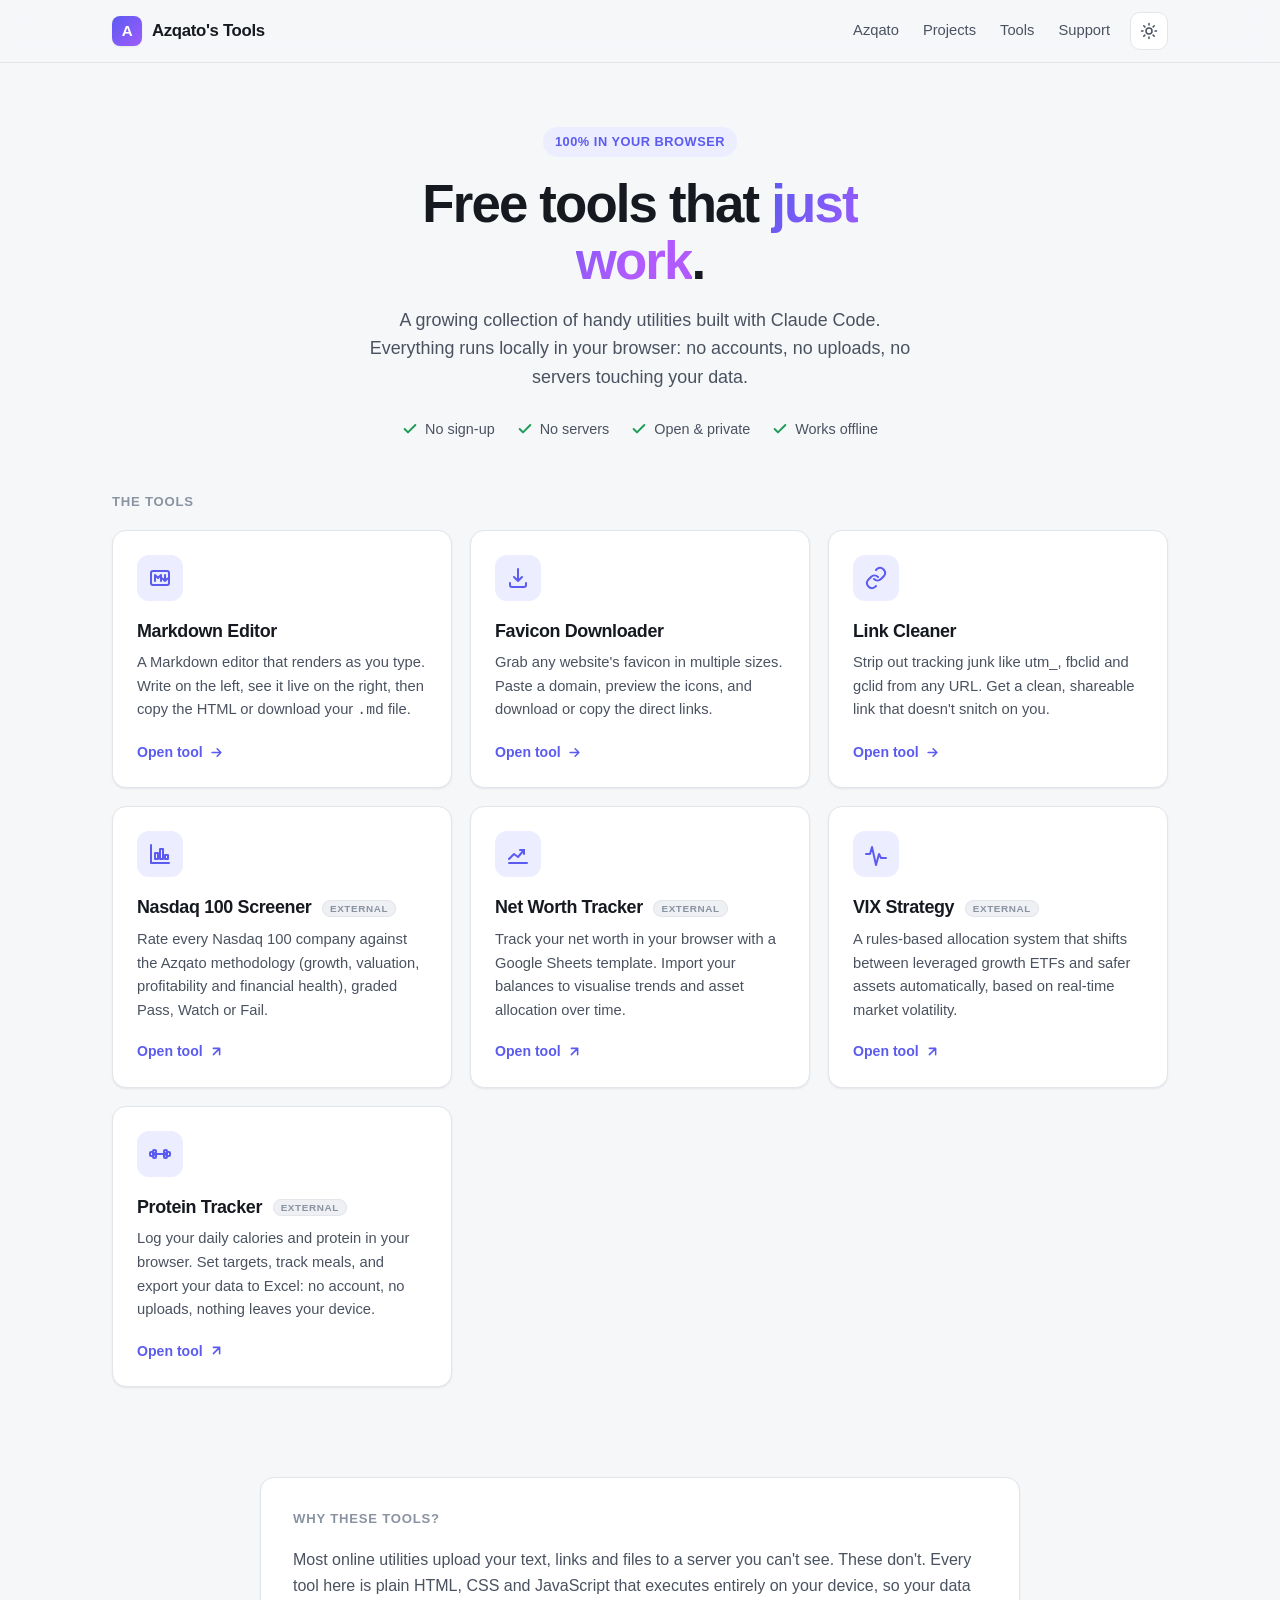
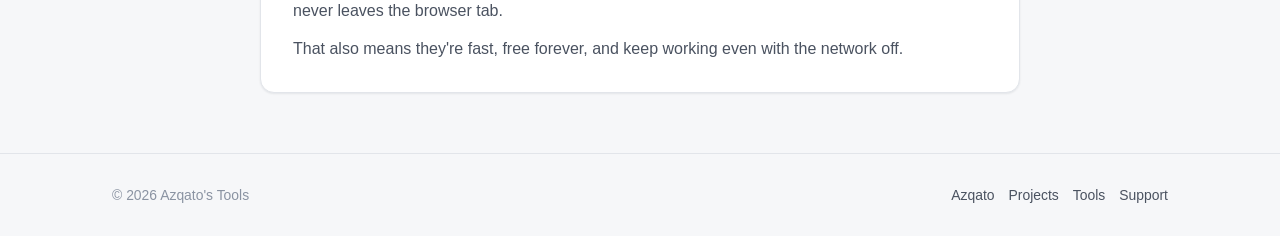
==== index.html @ 36ceaf50 "docs: full documentation audit, v0.1.8 Scanned the entire codebase, read every document in /docs in " ====
<!DOCTYPE html>
<html lang="en" data-theme="light">
<head>
  <meta charset="UTF-8" />
  <meta name="viewport" content="width=device-width, initial-scale=1.0" />
  <title>Azqato's Tools - free, fast, browser-based utilities</title>
  <meta name="description" content="A growing collection of free, privacy-first web tools that run entirely in your browser. No sign-up, no servers, no tracking." />
  <link rel="icon" href="data:image/svg+xml,<svg xmlns='http://www.w3.org/2000/svg' viewBox='0 0 100 100'><rect width='100' height='100' rx='22' fill='%235b5bf0'/><text x='50' y='71' font-size='62' font-family='Arial' font-weight='bold' fill='white' text-anchor='middle'>A</text></svg>" />
  <link rel="stylesheet" href="css/style.css" />
</head>
<body>
  <header class="topbar">
    <div class="wrap">
      <a class="brand" href="index.html">
        <span class="logo">A</span>
        Azqato's&nbsp;Tools
      </a>
      <div class="spacer"></div>
      <a class="nav-link hide-sm" href="https://azqato.com/">Azqato</a>
      <a class="nav-link hide-sm" href="https://azqato.com/projects">Projects</a>
      <a class="nav-link hide-sm" href="https://azqato.github.io/tools/">Tools</a>
      <a class="nav-link hide-sm" href="https://azqato.github.io/support.html">Support</a>
      <button class="icon-btn" data-theme-toggle aria-label="Toggle theme">
        <svg class="sun" viewBox="0 0 24 24" fill="none" stroke="currentColor" stroke-width="2" stroke-linecap="round"><circle cx="12" cy="12" r="4"/><path d="M12 2v2M12 20v2M2 12h2M20 12h2M5 5l1.5 1.5M17.5 17.5L19 19M19 5l-1.5 1.5M6.5 17.5L5 19"/></svg>
        <svg class="moon" viewBox="0 0 24 24" fill="none" stroke="currentColor" stroke-width="2" stroke-linecap="round" stroke-linejoin="round"><path d="M21 12.8A9 9 0 1 1 11.2 3a7 7 0 0 0 9.8 9.8z"/></svg>
      </button>
    </div>
  </header>

  <main>
    <section class="hero wrap">
      <span class="eyebrow">100% in your browser</span>
      <h1>Free tools that <span class="grad">just work</span>.</h1>
      <p>A growing collection of handy utilities built with Claude Code. Everything runs
        locally in your browser: no accounts, no uploads, no servers touching your data.</p>
      <div class="hero-badges">
        <span><svg viewBox="0 0 24 24" fill="none" stroke="currentColor" stroke-width="3" stroke-linecap="round" stroke-linejoin="round"><path d="M20 6 9 17l-5-5"/></svg> No sign-up</span>
        <span><svg viewBox="0 0 24 24" fill="none" stroke="currentColor" stroke-width="3" stroke-linecap="round" stroke-linejoin="round"><path d="M20 6 9 17l-5-5"/></svg> No servers</span>
        <span><svg viewBox="0 0 24 24" fill="none" stroke="currentColor" stroke-width="3" stroke-linecap="round" stroke-linejoin="round"><path d="M20 6 9 17l-5-5"/></svg> Open & private</span>
        <span><svg viewBox="0 0 24 24" fill="none" stroke="currentColor" stroke-width="3" stroke-linecap="round" stroke-linejoin="round"><path d="M20 6 9 17l-5-5"/></svg> Works offline</span>
      </div>
    </section>

    <section class="wrap" id="tools">
      <p class="section-label">The tools</p>
      <div class="tools-grid">

        <a class="tool-card" href="markdown-preview.html">
          <span class="ticon">
            <svg viewBox="0 0 24 24" fill="none" stroke="currentColor" stroke-width="2" stroke-linecap="round" stroke-linejoin="round"><rect x="3" y="5" width="18" height="14" rx="2"/><path d="M7 15V9l3 3 3-3v6M17 9v6M14.5 12.5 17 15l2.5-2.5"/></svg>
          </span>
          <h3>Markdown Editor</h3>
          <p>A Markdown editor that renders as you type. Write on the left, see it live on the right, then copy the HTML or download your <code>.md</code> file.</p>
          <span class="go">Open tool <svg viewBox="0 0 24 24" fill="none" stroke="currentColor" stroke-width="2.5" stroke-linecap="round" stroke-linejoin="round"><path d="M5 12h14M13 6l6 6-6 6"/></svg></span>
        </a>

        <a class="tool-card" href="favicon-downloader.html">
          <span class="ticon">
            <svg viewBox="0 0 24 24" fill="none" stroke="currentColor" stroke-width="2" stroke-linecap="round" stroke-linejoin="round"><path d="M12 3v12M8 11l4 4 4-4"/><path d="M4 17v2a2 2 0 0 0 2 2h12a2 2 0 0 0 2-2v-2"/></svg>
          </span>
          <h3>Favicon Downloader</h3>
          <p>Grab any website's favicon in multiple sizes. Paste a domain, preview the icons, and download or copy the direct links.</p>
          <span class="go">Open tool <svg viewBox="0 0 24 24" fill="none" stroke="currentColor" stroke-width="2.5" stroke-linecap="round" stroke-linejoin="round"><path d="M5 12h14M13 6l6 6-6 6"/></svg></span>
        </a>

        <a class="tool-card" href="link-cleaner.html">
          <span class="ticon">
            <svg viewBox="0 0 24 24" fill="none" stroke="currentColor" stroke-width="2" stroke-linecap="round" stroke-linejoin="round"><path d="M10 13a5 5 0 0 0 7 0l3-3a5 5 0 0 0-7-7l-1 1"/><path d="M14 11a5 5 0 0 0-7 0l-3 3a5 5 0 0 0 7 7l1-1"/></svg>
          </span>
          <h3>Link Cleaner</h3>
          <p>Strip out tracking junk like utm_, fbclid and gclid from any URL. Get a clean, shareable link that doesn't snitch on you.</p>
          <span class="go">Open tool <svg viewBox="0 0 24 24" fill="none" stroke="currentColor" stroke-width="2.5" stroke-linecap="round" stroke-linejoin="round"><path d="M5 12h14M13 6l6 6-6 6"/></svg></span>
        </a>

        <a class="tool-card" href="https://azqato.github.io/stocks/screener.html" target="_blank" rel="noopener">
          <span class="ticon">
            <svg viewBox="0 0 24 24" fill="none" stroke="currentColor" stroke-width="2" stroke-linecap="round" stroke-linejoin="round"><path d="M3 3v18h18"/><rect x="7" y="11" width="3" height="6"/><rect x="12" y="7" width="3" height="10"/><rect x="17" y="13" width="3" height="4"/></svg>
          </span>
          <h3>Nasdaq 100 Screener <span class="ext-tag">external</span></h3>
          <p>Rate every Nasdaq 100 company against the Azqato methodology (growth, valuation, profitability and financial health), graded Pass, Watch or Fail.</p>
          <span class="go">Open tool <svg viewBox="0 0 24 24" fill="none" stroke="currentColor" stroke-width="2.5" stroke-linecap="round" stroke-linejoin="round"><path d="M7 17 17 7M7 7h10v10"/></svg></span>
        </a>

        <a class="tool-card" href="https://azqato.github.io/net-worth-tracker/" target="_blank" rel="noopener">
          <span class="ticon">
            <svg viewBox="0 0 24 24" fill="none" stroke="currentColor" stroke-width="2" stroke-linecap="round" stroke-linejoin="round"><path d="M3 17l5-5 4 3 6-7"/><path d="M14 8h4v4"/><path d="M3 21h18"/></svg>
          </span>
          <h3>Net Worth Tracker <span class="ext-tag">external</span></h3>
          <p>Track your net worth in your browser with a Google Sheets template. Import your balances to visualise trends and asset allocation over time.</p>
          <span class="go">Open tool <svg viewBox="0 0 24 24" fill="none" stroke="currentColor" stroke-width="2.5" stroke-linecap="round" stroke-linejoin="round"><path d="M7 17 17 7M7 7h10v10"/></svg></span>
        </a>

        <a class="tool-card" href="https://azqato.github.io/VIX/" target="_blank" rel="noopener">
          <span class="ticon">
            <svg viewBox="0 0 24 24" fill="none" stroke="currentColor" stroke-width="2" stroke-linecap="round" stroke-linejoin="round"><path d="M2 12h4l2-7 4 18 3-11 2 4h5"/></svg>
          </span>
          <h3>VIX Strategy <span class="ext-tag">external</span></h3>
          <p>A rules-based allocation system that shifts between leveraged growth ETFs and safer assets automatically, based on real-time market volatility.</p>
          <span class="go">Open tool <svg viewBox="0 0 24 24" fill="none" stroke="currentColor" stroke-width="2.5" stroke-linecap="round" stroke-linejoin="round"><path d="M7 17 17 7M7 7h10v10"/></svg></span>
        </a>

        <a class="tool-card" href="https://azqato.github.io/protein/" target="_blank" rel="noopener">
          <span class="ticon">
            <svg viewBox="0 0 24 24" fill="none" stroke="currentColor" stroke-width="2" stroke-linecap="round" stroke-linejoin="round"><rect x="2" y="10" width="4" height="4" rx="1"/><rect x="18" y="10" width="4" height="4" rx="1"/><rect x="5" y="8" width="3" height="8" rx="1"/><rect x="16" y="8" width="3" height="8" rx="1"/><path d="M8 12h8"/></svg>
          </span>
          <h3>Protein Tracker <span class="ext-tag">external</span></h3>
          <p>Log your daily calories and protein in your browser. Set targets, track meals, and export your data to Excel: no account, no uploads, nothing leaves your device.</p>
          <span class="go">Open tool <svg viewBox="0 0 24 24" fill="none" stroke="currentColor" stroke-width="2.5" stroke-linecap="round" stroke-linejoin="round"><path d="M7 17 17 7M7 7h10v10"/></svg></span>
        </a>

      </div>
    </section>

    <section class="wrap" id="about" style="padding: 60px 0;">
      <div class="card" style="padding: 30px 32px; max-width: 760px; margin: 0 auto;">
        <p class="section-label" style="margin-top:0;">Why these tools?</p>
        <p style="margin:0 0 12px; color: var(--text-soft);">
          Most online utilities upload your text, links and files to a server you can't see.
          These don't. Every tool here is plain HTML, CSS and JavaScript that executes
          entirely on your device, so your data never leaves the browser tab.
        </p>
        <p style="margin:0; color: var(--text-soft);">
          That also means they're fast, free forever, and keep working even with the network off.
        </p>
      </div>
    </section>
  </main>

  <footer class="footer">
    <div class="wrap">
      <span>© <span id="year"></span> Azqato's Tools</span>
      <div class="spacer"></div>
      <a href="https://azqato.com/">Azqato</a>
      <a href="https://azqato.com/projects">Projects</a>
      <a href="https://azqato.github.io/tools/">Tools</a>
      <a href="https://azqato.github.io/support.html">Support</a>
    </div>
  </footer>

  <script>document.getElementById("year").textContent = new Date().getFullYear();</script>
  <script src="js/common.js"></script>
</body>
</html>
---- css/style.css ----
/* ==========================================================================
   Azqato's Tools - shared design system
   Native CSS, no frameworks. Works fully offline.
   ========================================================================== */

:root {
  /* Light theme (default) */
  --bg: #f6f7f9;
  --bg-elev: #ffffff;
  --bg-inset: #eef0f3;
  --border: #e2e5ea;
  --border-strong: #cfd4dc;
  --text: #161a20;
  --text-soft: #4a5260;
  --text-faint: #8a93a2;
  --accent: #5b5bf0;
  --accent-hover: #4a4ad6;
  --accent-soft: #ecedff;
  --success: #1f9d57;
  --danger: #d83a52;
  --shadow: 0 1px 2px rgba(16, 22, 32, .06), 0 8px 24px rgba(16, 22, 32, .06);
  --shadow-sm: 0 1px 2px rgba(16, 22, 32, .08);
  --radius: 14px;
  --radius-sm: 9px;
  --maxw: 1100px;
  --font: -apple-system, BlinkMacSystemFont, "Segoe UI", Roboto, Helvetica, Arial,
    sans-serif, "Apple Color Emoji", "Segoe UI Emoji";
  --mono: "SF Mono", "JetBrains Mono", "Cascadia Code", ui-monospace, Menlo,
    Consolas, monospace;
}

[data-theme="dark"] {
  --bg: #0e1014;
  --bg-elev: #171a21;
  --bg-inset: #1f242d;
  --border: #262b34;
  --border-strong: #353c47;
  --text: #eef1f5;
  --text-soft: #aab2bf;
  --text-faint: #6c7686;
  --accent: #7c7cff;
  --accent-hover: #9090ff;
  --accent-soft: #20223a;
  --success: #3ec77c;
  --danger: #ff6b80;
  --shadow: 0 1px 2px rgba(0, 0, 0, .4), 0 12px 32px rgba(0, 0, 0, .35);
  --shadow-sm: 0 1px 2px rgba(0, 0, 0, .4);
}

* { box-sizing: border-box; }

html { scroll-behavior: smooth; }

body {
  margin: 0;
  font-family: var(--font);
  background: var(--bg);
  color: var(--text);
  line-height: 1.6;
  -webkit-font-smoothing: antialiased;
  text-rendering: optimizeLegibility;
}

a { color: var(--accent); text-decoration: none; }
a:hover { text-decoration: underline; }

.wrap { max-width: var(--maxw); margin: 0 auto; padding: 0 22px; }

/* ---- Top bar -------------------------------------------------------------- */
.topbar {
  position: sticky;
  top: 0;
  z-index: 50;
  background: color-mix(in srgb, var(--bg) 82%, transparent);
  backdrop-filter: saturate(160%) blur(12px);
  -webkit-backdrop-filter: saturate(160%) blur(12px);
  border-bottom: 1px solid var(--border);
}
.topbar .wrap {
  display: flex;
  align-items: center;
  gap: 16px;
  height: 62px;
}
.brand {
  display: flex;
  align-items: center;
  gap: 10px;
  font-weight: 700;
  letter-spacing: -.02em;
  color: var(--text);
  font-size: 1.05rem;
}
.brand:hover { text-decoration: none; }
.brand .logo {
  width: 30px; height: 30px;
  border-radius: 8px;
  display: grid; place-items: center;
  background: linear-gradient(135deg, var(--accent), #a05bff);
  color: #fff; font-weight: 800; font-size: .95rem;
  box-shadow: var(--shadow-sm);
}
.brand .logo svg { width: 18px; height: 18px; }
.spacer { flex: 1; }

.nav-link {
  color: var(--text-soft);
  font-weight: 500;
  font-size: .92rem;
  padding: 6px 4px;
}
.nav-link:hover { color: var(--text); text-decoration: none; }

.icon-btn {
  display: inline-grid;
  place-items: center;
  width: 38px; height: 38px;
  border-radius: 10px;
  border: 1px solid var(--border);
  background: var(--bg-elev);
  color: var(--text-soft);
  cursor: pointer;
  transition: .15s ease;
}
.icon-btn:hover { color: var(--text); border-color: var(--border-strong); }
.icon-btn svg { width: 18px; height: 18px; }
.icon-btn .moon { display: none; }
[data-theme="dark"] .icon-btn .sun { display: none; }
[data-theme="dark"] .icon-btn .moon { display: block; }

/* ---- Buttons -------------------------------------------------------------- */
.btn {
  display: inline-flex;
  align-items: center;
  gap: 8px;
  font-family: inherit;
  font-size: .92rem;
  font-weight: 600;
  padding: 10px 18px;
  border-radius: var(--radius-sm);
  border: 1px solid var(--border);
  background: var(--bg-elev);
  color: var(--text);
  cursor: pointer;
  transition: .15s ease;
  white-space: nowrap;
}
.btn:hover { border-color: var(--border-strong); text-decoration: none; }
.btn:active { transform: translateY(1px); }
.btn svg { width: 16px; height: 16px; }
.btn.primary {
  background: var(--accent);
  border-color: var(--accent);
  color: #fff;
}
.btn.primary:hover { background: var(--accent-hover); border-color: var(--accent-hover); }
.btn.ghost { background: transparent; }
.btn:disabled { opacity: .5; cursor: not-allowed; }
.btn.sm { padding: 7px 12px; font-size: .85rem; }

/* ---- Generic surfaces ----------------------------------------------------- */
.card {
  background: var(--bg-elev);
  border: 1px solid var(--border);
  border-radius: var(--radius);
  box-shadow: var(--shadow-sm);
}

.field {
  width: 100%;
  font-family: inherit;
  font-size: .95rem;
  color: var(--text);
  background: var(--bg-elev);
  border: 1px solid var(--border-strong);
  border-radius: var(--radius-sm);
  padding: 11px 14px;
  transition: .15s ease;
}
.field:focus {
  outline: none;
  border-color: var(--accent);
  box-shadow: 0 0 0 3px var(--accent-soft);
}
textarea.field { resize: vertical; line-height: 1.55; }

label.lbl {
  display: block;
  font-size: .82rem;
  font-weight: 600;
  color: var(--text-soft);
  margin-bottom: 7px;
  letter-spacing: .01em;
}

/* ---- Page scaffold -------------------------------------------------------- */
.page { padding: 34px 0 70px; }
.page-head { margin-bottom: 26px; }
.page-head .crumb {
  font-size: .85rem;
  color: var(--text-faint);
  margin-bottom: 10px;
}
.page-head h1 {
  margin: 0 0 8px;
  font-size: 1.9rem;
  letter-spacing: -.025em;
}
.page-head p { margin: 0; color: var(--text-soft); max-width: 65ch; }

.toast {
  position: fixed;
  bottom: 24px; left: 50%;
  transform: translateX(-50%) translateY(20px);
  background: var(--text);
  color: var(--bg);
  padding: 11px 18px;
  border-radius: 10px;
  font-size: .9rem;
  font-weight: 600;
  box-shadow: var(--shadow);
  opacity: 0;
  pointer-events: none;
  transition: .25s ease;
  z-index: 100;
}
.toast.show { opacity: 1; transform: translateX(-50%) translateY(0); }

/* ---- Footer --------------------------------------------------------------- */
.footer {
  border-top: 1px solid var(--border);
  padding: 30px 0;
  color: var(--text-faint);
  font-size: .87rem;
}
.footer .wrap { display: flex; flex-wrap: wrap; gap: 14px; align-items: center; }
.footer a { color: var(--text-soft); }

/* ==========================================================================
   Landing page
   ========================================================================== */
.hero { padding: 64px 0 40px; text-align: center; }
.hero .eyebrow {
  display: inline-block;
  font-size: .8rem;
  font-weight: 600;
  letter-spacing: .04em;
  text-transform: uppercase;
  color: var(--accent);
  background: var(--accent-soft);
  padding: 5px 12px;
  border-radius: 999px;
  margin-bottom: 18px;
}
.hero h1 {
  margin: 0 auto 16px;
  font-size: clamp(2.1rem, 5vw, 3.3rem);
  line-height: 1.08;
  letter-spacing: -.035em;
  max-width: 16ch;
}
.hero h1 .grad {
  background: linear-gradient(120deg, var(--accent), #b15bff 70%);
  -webkit-background-clip: text;
  background-clip: text;
  -webkit-text-fill-color: transparent;
}
.hero p {
  margin: 0 auto;
  max-width: 56ch;
  color: var(--text-soft);
  font-size: 1.12rem;
}
.hero-badges {
  display: flex;
  flex-wrap: wrap;
  gap: 10px 22px;
  justify-content: center;
  margin-top: 26px;
  color: var(--text-soft);
  font-size: .9rem;
  font-weight: 500;
}
.hero-badges span { display: inline-flex; align-items: center; gap: 7px; }
.hero-badges svg { width: 16px; height: 16px; color: var(--success); }

.tools-grid {
  display: grid;
  grid-template-columns: repeat(auto-fill, minmax(290px, 1fr));
  gap: 18px;
  padding-bottom: 30px;
}
.tool-card {
  display: flex;
  flex-direction: column;
  padding: 24px;
  border-radius: var(--radius);
  background: var(--bg-elev);
  border: 1px solid var(--border);
  box-shadow: var(--shadow-sm);
  transition: .18s ease;
  color: var(--text);
}
.tool-card:hover {
  text-decoration: none;
  transform: translateY(-3px);
  border-color: var(--border-strong);
  box-shadow: var(--shadow);
}
.tool-card .ticon {
  width: 46px; height: 46px;
  border-radius: 12px;
  display: grid; place-items: center;
  background: var(--accent-soft);
  color: var(--accent);
  margin-bottom: 16px;
}
.tool-card .ticon svg { width: 24px; height: 24px; }
.tool-card h3 { margin: 0 0 6px; font-size: 1.12rem; letter-spacing: -.02em; }
.tool-card h3 .ext-tag {
  font-size: .62rem;
  font-weight: 700;
  letter-spacing: .06em;
  text-transform: uppercase;
  color: var(--text-faint);
  background: var(--bg-inset);
  border: 1px solid var(--border);
  padding: 2px 7px;
  border-radius: 999px;
  vertical-align: middle;
  margin-left: 6px;
}
.tool-card p { margin: 0; color: var(--text-soft); font-size: .92rem; flex: 1; }
.tool-card .go {
  margin-top: 18px;
  font-size: .88rem;
  font-weight: 600;
  color: var(--accent);
  display: inline-flex;
  align-items: center;
  gap: 6px;
}
.tool-card:hover .go { gap: 10px; }
.tool-card .go svg { width: 15px; height: 15px; transition: .15s ease; }

.section-label {
  font-size: .82rem;
  font-weight: 700;
  letter-spacing: .06em;
  text-transform: uppercase;
  color: var(--text-faint);
  margin: 10px 0 18px;
}

/* ==========================================================================
   Tool: Markdown Editor
   ========================================================================== */
.md-toolbar {
  display: flex;
  flex-wrap: wrap;
  gap: 8px;
  align-items: center;
  margin-bottom: 14px;
}
.md-toolbar .grp {
  display: flex;
  gap: 6px;
  padding: 4px;
  background: var(--bg-inset);
  border-radius: 10px;
}
.md-tool {
  border: none;
  background: transparent;
  color: var(--text-soft);
  font-family: inherit;
  font-size: .85rem;
  font-weight: 600;
  padding: 6px 10px;
  border-radius: 7px;
  cursor: pointer;
  transition: .12s ease;
}
.md-tool:hover { background: var(--bg-elev); color: var(--text); }

.md-split {
  display: grid;
  grid-template-columns: 1fr 1fr;
  gap: 16px;
  min-height: 540px;
}
.md-pane {
  display: flex;
  flex-direction: column;
  border: 1px solid var(--border);
  border-radius: var(--radius);
  overflow: hidden;
  background: var(--bg-elev);
}
.md-pane .pane-head {
  display: flex;
  align-items: center;
  justify-content: space-between;
  padding: 9px 14px;
  font-size: .78rem;
  font-weight: 700;
  letter-spacing: .05em;
  text-transform: uppercase;
  color: var(--text-faint);
  background: var(--bg-inset);
  border-bottom: 1px solid var(--border);
}
#md-input {
  flex: 1;
  border: none;
  resize: none;
  padding: 18px;
  font-family: var(--mono);
  font-size: .9rem;
  line-height: 1.6;
  background: transparent;
  color: var(--text);
}
#md-input:focus { outline: none; }
.md-preview {
  flex: 1;
  padding: 22px 24px;
  overflow-y: auto;
}

/* rendered markdown */
.md-body { color: var(--text); word-wrap: break-word; }
.md-body > *:first-child { margin-top: 0; }
.md-body h1, .md-body h2, .md-body h3,
.md-body h4, .md-body h5, .md-body h6 {
  margin: 1.5em 0 .6em; line-height: 1.25; letter-spacing: -.02em;
}
.md-body h1 { font-size: 1.8em; padding-bottom: .3em; border-bottom: 1px solid var(--border); }
.md-body h2 { font-size: 1.45em; padding-bottom: .3em; border-bottom: 1px solid var(--border); }
.md-body h3 { font-size: 1.2em; }
.md-body p { margin: 0 0 1em; }
.md-body a { text-decoration: underline; }
.md-body ul, .md-body ol { margin: 0 0 1em; padding-left: 1.6em; }
.md-body li { margin: .25em 0; }
.md-body blockquote {
  margin: 0 0 1em;
  padding: .2em 1em;
  border-left: 4px solid var(--border-strong);
  color: var(--text-soft);
}
.md-body code {
  font-family: var(--mono);
  font-size: .88em;
  background: var(--bg-inset);
  padding: .15em .4em;
  border-radius: 5px;
}
.md-body pre {
  background: var(--bg-inset);
  padding: 14px 16px;
  border-radius: 10px;
  overflow-x: auto;
  margin: 0 0 1em;
}
.md-body pre code { background: none; padding: 0; font-size: .85em; }
.md-body hr { border: none; border-top: 1px solid var(--border); margin: 1.5em 0; }
.md-body img { max-width: 100%; border-radius: 8px; }
.md-body table { border-collapse: collapse; width: 100%; margin: 0 0 1em; }
.md-body th, .md-body td { border: 1px solid var(--border); padding: 7px 12px; text-align: left; }
.md-body th { background: var(--bg-inset); font-weight: 700; }
.md-body input[type="checkbox"] { margin-right: 6px; }

/* ==========================================================================
   Tool: Favicon Downloader
   ========================================================================== */
.input-row { display: flex; gap: 10px; }
.input-row .field { flex: 1; }
@media (max-width: 560px) { .input-row { flex-direction: column; } }

.fav-grid {
  display: grid;
  grid-template-columns: repeat(auto-fill, minmax(150px, 1fr));
  gap: 16px;
  margin-top: 26px;
}
.fav-item {
  text-align: center;
  padding: 20px 14px;
  border: 1px solid var(--border);
  border-radius: var(--radius);
  background: var(--bg-elev);
}
.fav-item .thumb {
  height: 84px;
  display: grid;
  place-items: center;
  margin-bottom: 12px;
}
.fav-item .thumb img {
  image-rendering: -webkit-optimize-contrast;
  border-radius: 6px;
  max-height: 84px;
  max-width: 100%;
}
.fav-item .sz { font-weight: 700; font-size: .95rem; }
.fav-item .src { font-size: .76rem; color: var(--text-faint); margin-bottom: 12px; }

.empty {
  text-align: center;
  padding: 60px 20px;
  color: var(--text-faint);
}
.empty svg { width: 46px; height: 46px; opacity: .5; margin-bottom: 12px; }

/* ==========================================================================
   Tool: Link Cleaner
   ========================================================================== */
.lc-result {
  margin-top: 22px;
  display: none;
}
.lc-result.show { display: block; }
.lc-out {
  font-family: var(--mono);
  font-size: .92rem;
  word-break: break-all;
  background: var(--bg-inset);
  border: 1px solid var(--border);
  border-radius: var(--radius-sm);
  padding: 14px 16px;
  color: var(--text);
}
.lc-removed {
  margin-top: 16px;
  display: flex;
  flex-wrap: wrap;
  gap: 8px;
}
.chip {
  font-family: var(--mono);
  font-size: .8rem;
  background: color-mix(in srgb, var(--danger) 14%, transparent);
  color: var(--danger);
  border: 1px solid color-mix(in srgb, var(--danger) 30%, transparent);
  padding: 4px 9px;
  border-radius: 999px;
}
.chip.kept {
  background: var(--bg-inset);
  color: var(--text-soft);
  border-color: var(--border);
}
.stat-line {
  margin-top: 14px;
  font-size: .88rem;
  color: var(--text-soft);
}
.stat-line b { color: var(--text); }

@media (max-width: 760px) {
  .md-split { grid-template-columns: 1fr; min-height: 0; }
  #md-input { min-height: 280px; }
  .md-preview { min-height: 280px; }
  .nav-link.hide-sm { display: none; }
}
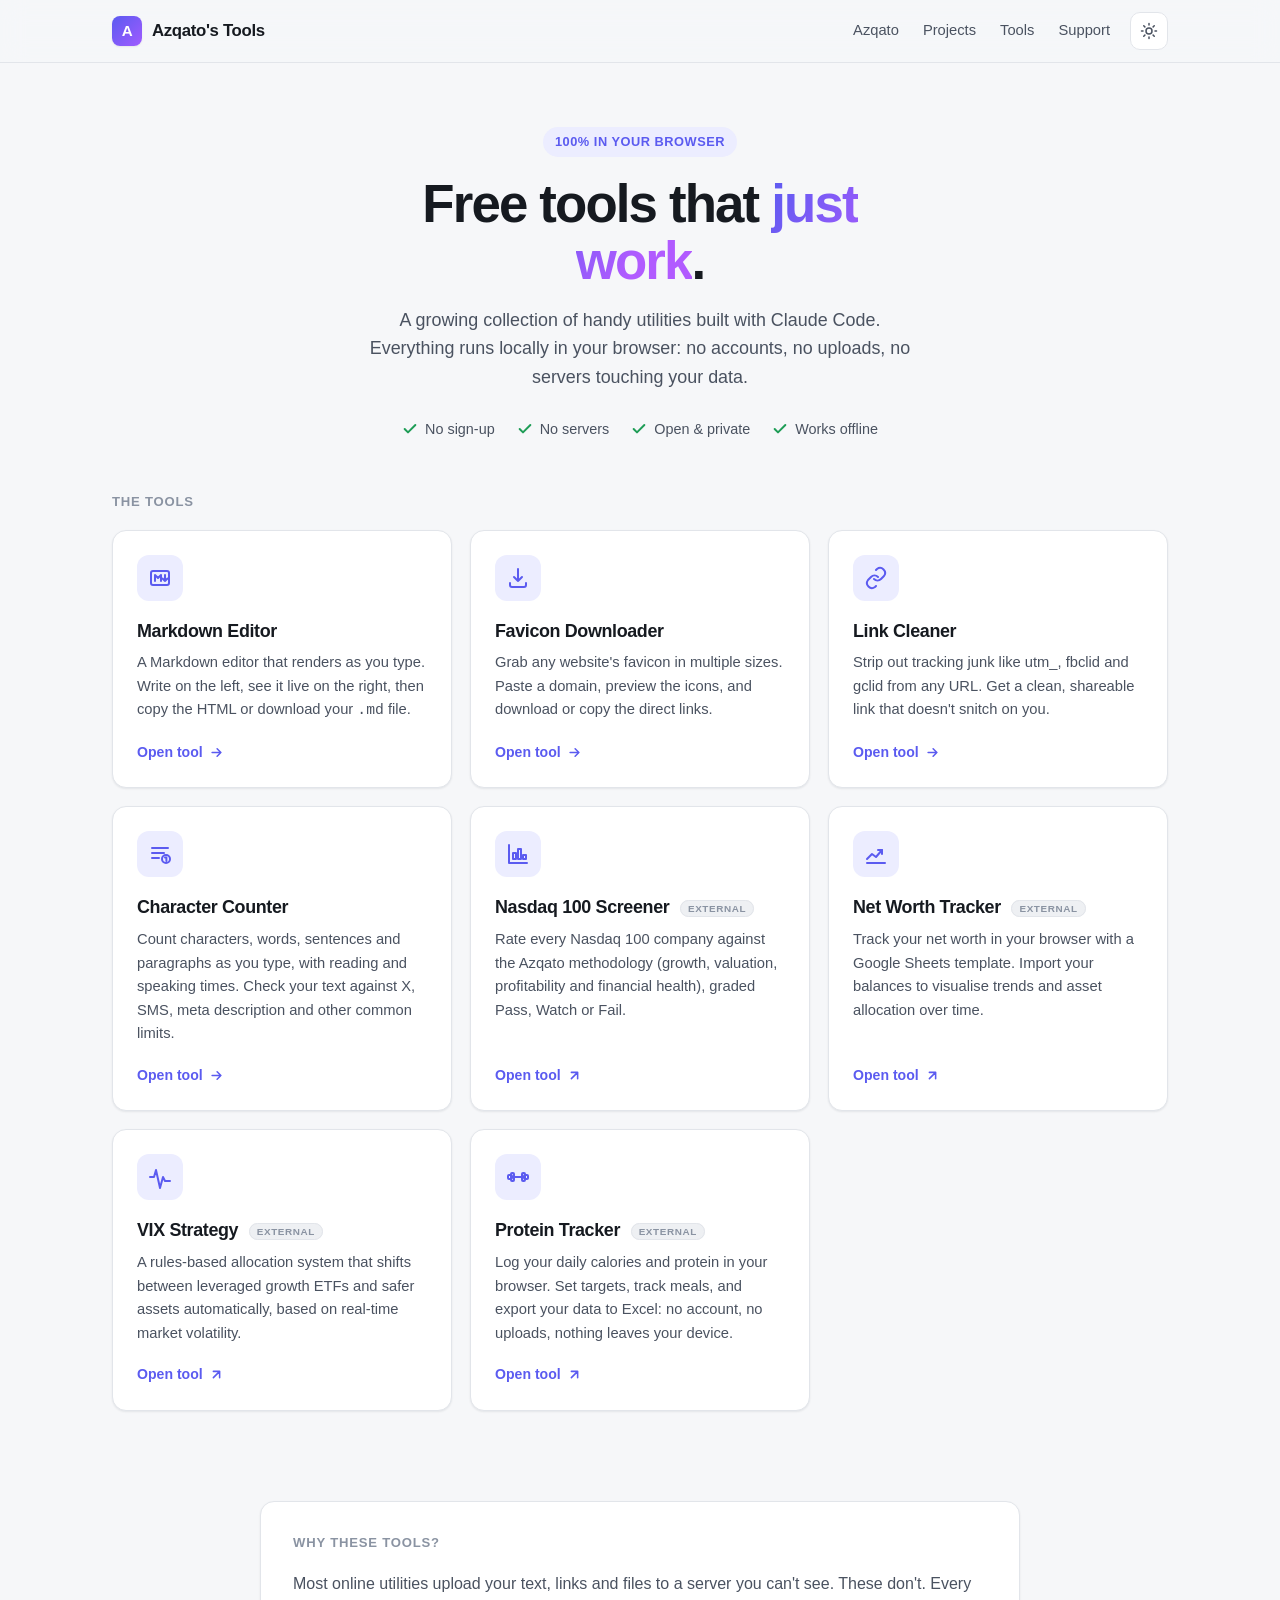
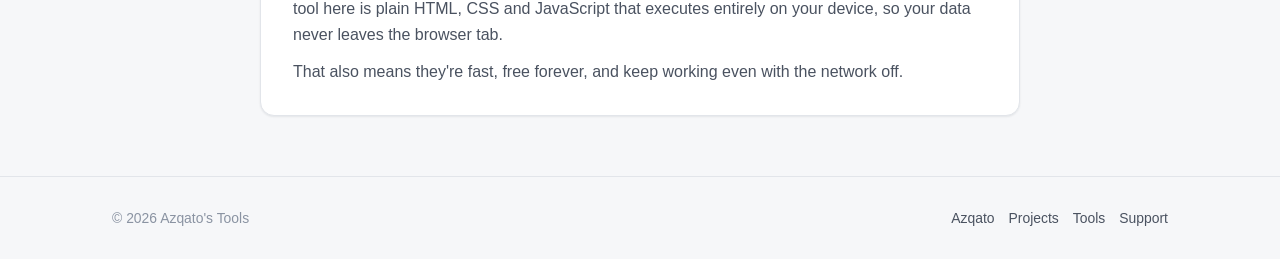
==== commit 895d4eb0: "feat: add Character Counter tool, v0.2.0 Fourth hosted tool. Live counts for characters with and wit" ====
--- a/index.html
+++ b/index.html
@@ -72,6 +72,15 @@
           <span class="go">Open tool <svg viewBox="0 0 24 24" fill="none" stroke="currentColor" stroke-width="2.5" stroke-linecap="round" stroke-linejoin="round"><path d="M5 12h14M13 6l6 6-6 6"/></svg></span>
         </a>
 
+        <a class="tool-card" href="character-counter.html">
+          <span class="ticon">
+            <svg viewBox="0 0 24 24" fill="none" stroke="currentColor" stroke-width="2" stroke-linecap="round" stroke-linejoin="round"><path d="M4 6h16M4 11h12M4 16h7"/><circle cx="18" cy="17" r="4"/><path d="M17 15.6h1.4V19"/></svg>
+          </span>
+          <h3>Character Counter</h3>
+          <p>Count characters, words, sentences and paragraphs as you type, with reading and speaking times. Check your text against X, SMS, meta description and other common limits.</p>
+          <span class="go">Open tool <svg viewBox="0 0 24 24" fill="none" stroke="currentColor" stroke-width="2.5" stroke-linecap="round" stroke-linejoin="round"><path d="M5 12h14M13 6l6 6-6 6"/></svg></span>
+        </a>
+
         <a class="tool-card" href="https://azqato.github.io/stocks/screener.html" target="_blank" rel="noopener">
           <span class="ticon">
             <svg viewBox="0 0 24 24" fill="none" stroke="currentColor" stroke-width="2" stroke-linecap="round" stroke-linejoin="round"><path d="M3 3v18h18"/><rect x="7" y="11" width="3" height="6"/><rect x="12" y="7" width="3" height="10"/><rect x="17" y="13" width="3" height="4"/></svg>
--- a/css/style.css
+++ b/css/style.css
@@ -557,6 +557,86 @@
 }
 .stat-line b { color: var(--text); }
 
+/* ==========================================================================
+   Tool: Character Counter
+   ========================================================================== */
+#cc-input {
+  font-family: var(--mono);
+  font-size: .9rem;
+  min-height: 190px;
+}
+
+.cc-actions {
+  display: flex;
+  flex-wrap: wrap;
+  gap: 10px;
+  align-items: center;
+  margin-top: 14px;
+}
+
+.cc-grid {
+  display: grid;
+  grid-template-columns: repeat(auto-fit, minmax(150px, 1fr));
+  gap: 14px;
+}
+.cc-stat {
+  padding: 18px 20px;
+  border: 1px solid var(--border);
+  border-radius: var(--radius);
+  background: var(--bg-elev);
+}
+.cc-stat .n {
+  font-size: 1.7rem;
+  font-weight: 700;
+  letter-spacing: -.03em;
+  line-height: 1.15;
+}
+.cc-stat .l {
+  margin-top: 4px;
+  font-size: .82rem;
+  color: var(--text-soft);
+}
+.cc-stat.time { background: var(--bg-inset); }
+.cc-stat.time .n { font-size: 1.25rem; color: var(--accent); }
+
+.cc-note {
+  margin: 14px 0 0;
+  font-size: .85rem;
+  color: var(--text-soft);
+  max-width: 65ch;
+}
+
+.cc-limits {
+  display: grid;
+  grid-template-columns: repeat(auto-fit, minmax(240px, 1fr));
+  gap: 16px 22px;
+  padding-bottom: 10px;
+}
+.cc-limit-head {
+  display: flex;
+  justify-content: space-between;
+  align-items: baseline;
+  gap: 10px;
+  font-size: .87rem;
+  color: var(--text-soft);
+  margin-bottom: 7px;
+}
+.cc-limit-head .c { font-weight: 600; color: var(--text); }
+.cc-limit.over .cc-limit-head .c { color: var(--danger); }
+.cc-bar {
+  height: 6px;
+  border-radius: 999px;
+  background: var(--bg-inset);
+  border: 1px solid var(--border);
+  overflow: hidden;
+}
+.cc-fill {
+  height: 100%;
+  background: var(--accent);
+  transition: .15s ease;
+}
+.cc-limit.over .cc-fill { background: var(--danger); }
+
 @media (max-width: 760px) {
   .md-split { grid-template-columns: 1fr; min-height: 0; }
   #md-input { min-height: 280px; }
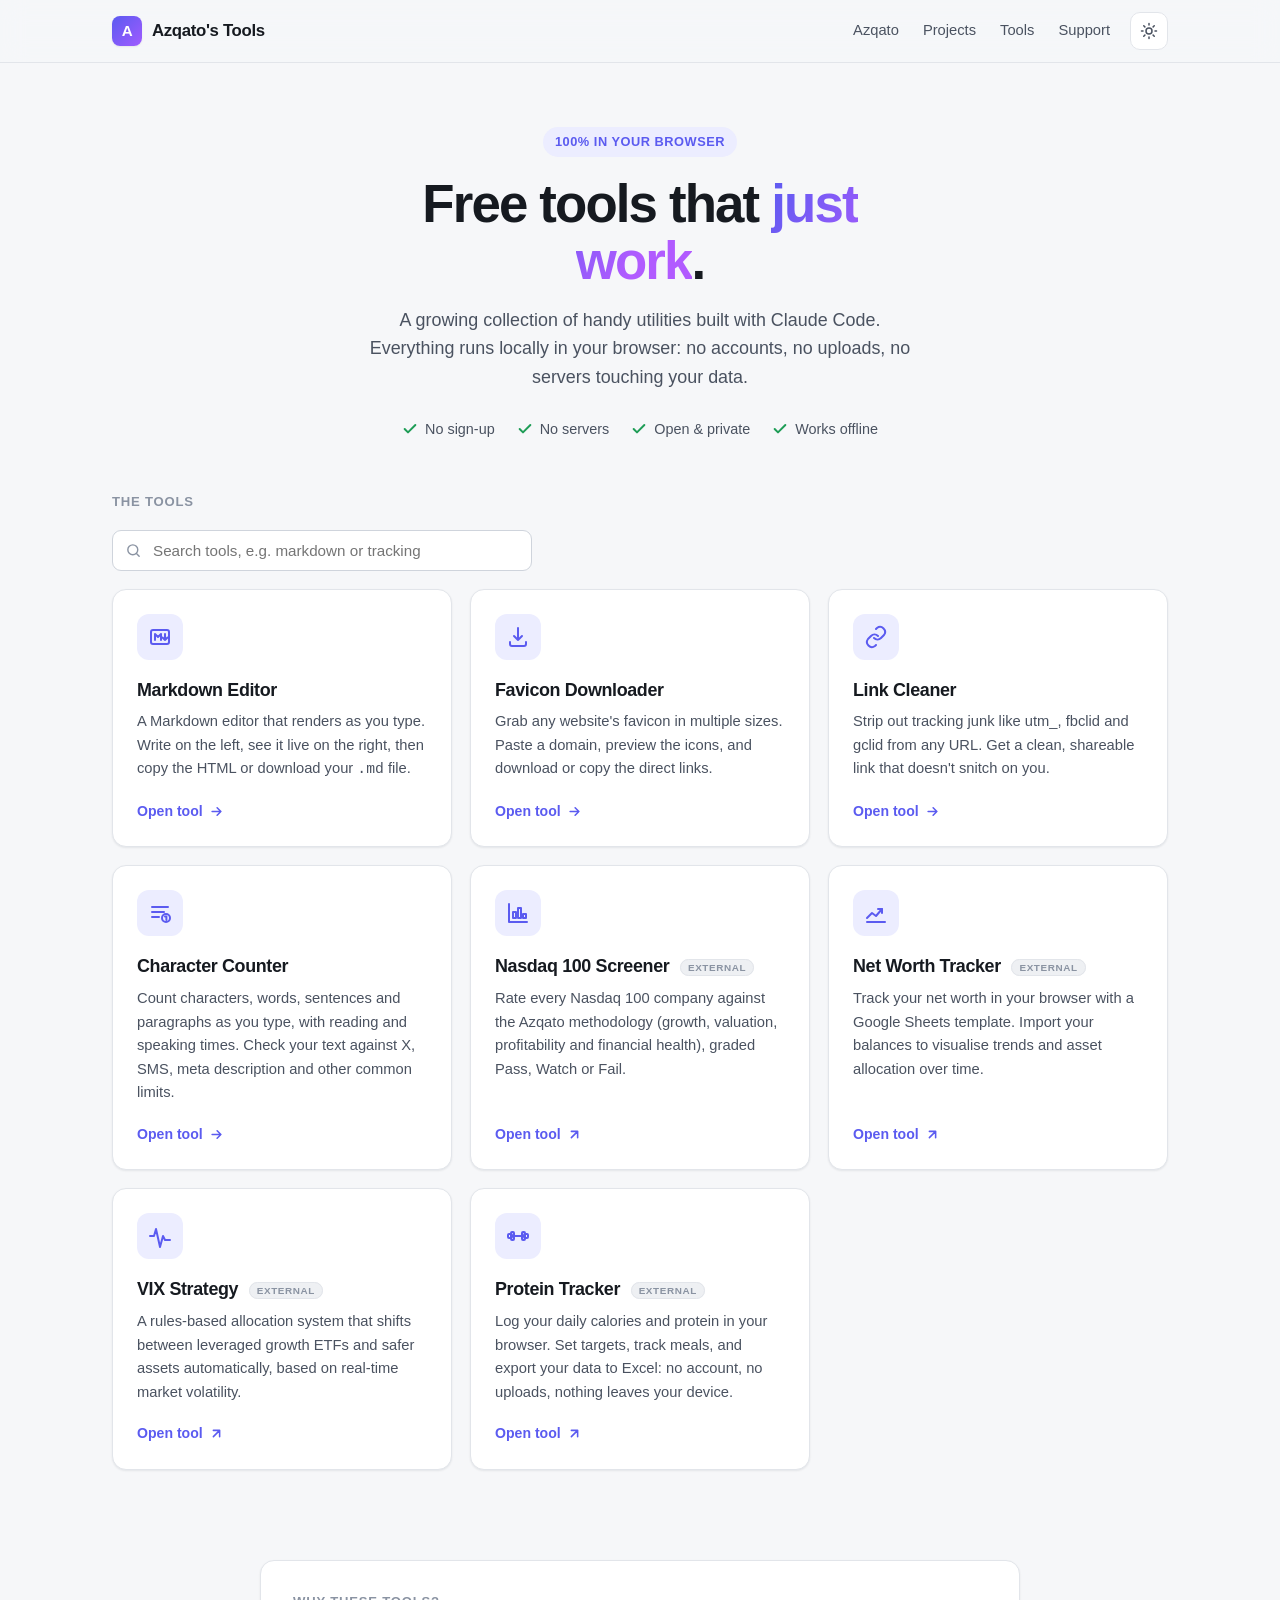
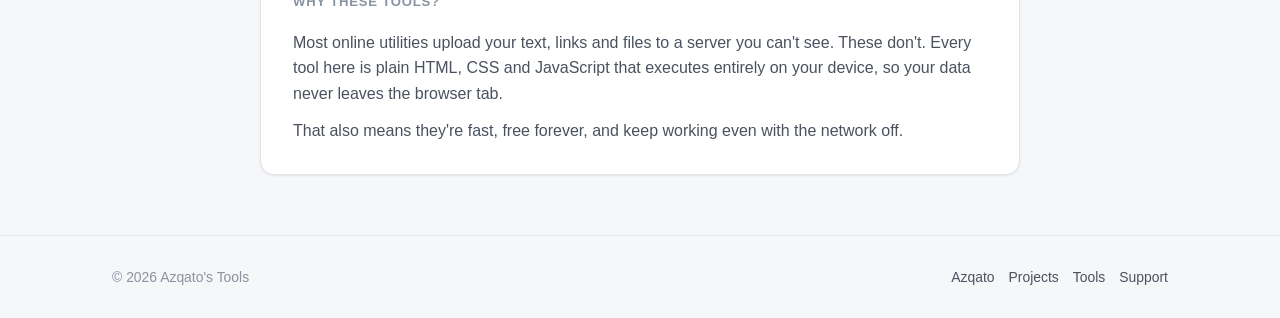
==== commit fe93b8de: "feat: mobile navigation and landing grid tool search, v1.1.0 Platform work, no new tools. Both items" ====
--- a/index.html
+++ b/index.html
@@ -9,6 +9,7 @@
   <link rel="stylesheet" href="css/style.css" />
 </head>
 <body>
+  <a class="skip-link" href="#main">Skip to content</a>
   <header class="topbar">
     <div class="wrap">
       <a class="brand" href="index.html">
@@ -20,14 +21,25 @@
       <a class="nav-link hide-sm" href="https://azqato.com/projects">Projects</a>
       <a class="nav-link hide-sm" href="https://azqato.github.io/tools/">Tools</a>
       <a class="nav-link hide-sm" href="https://azqato.github.io/support.html">Support</a>
+      <button class="icon-btn nav-toggle" id="nav-toggle" aria-label="Menu"
+              aria-expanded="false" aria-controls="nav-menu">
+        <svg class="bars" viewBox="0 0 24 24" fill="none" stroke="currentColor" stroke-width="2" stroke-linecap="round"><path d="M4 7h16M4 12h16M4 17h16"/></svg>
+        <svg class="x" viewBox="0 0 24 24" fill="none" stroke="currentColor" stroke-width="2" stroke-linecap="round"><path d="M6 6l12 12M18 6 6 18"/></svg>
+      </button>
       <button class="icon-btn" data-theme-toggle aria-label="Toggle theme">
         <svg class="sun" viewBox="0 0 24 24" fill="none" stroke="currentColor" stroke-width="2" stroke-linecap="round"><circle cx="12" cy="12" r="4"/><path d="M12 2v2M12 20v2M2 12h2M20 12h2M5 5l1.5 1.5M17.5 17.5L19 19M19 5l-1.5 1.5M6.5 17.5L5 19"/></svg>
         <svg class="moon" viewBox="0 0 24 24" fill="none" stroke="currentColor" stroke-width="2" stroke-linecap="round" stroke-linejoin="round"><path d="M21 12.8A9 9 0 1 1 11.2 3a7 7 0 0 0 9.8 9.8z"/></svg>
       </button>
     </div>
+      <nav class="nav-menu" id="nav-menu" aria-label="Site" hidden>
+        <a href="https://azqato.com/">Azqato</a>
+        <a href="https://azqato.com/projects">Projects</a>
+        <a href="https://azqato.github.io/tools/">Tools</a>
+        <a href="https://azqato.github.io/support.html">Support</a>
+      </nav>
   </header>
 
-  <main>
+  <main id="main">
     <section class="hero wrap">
       <span class="eyebrow">100% in your browser</span>
       <h1>Free tools that <span class="grad">just work</span>.</h1>
@@ -42,7 +54,16 @@
     </section>
 
     <section class="wrap" id="tools">
-      <p class="section-label">The tools</p>
+      <h2 class="section-label">The tools</h2>
+
+      <div class="tool-search">
+        <svg viewBox="0 0 24 24" fill="none" stroke="currentColor" stroke-width="2" stroke-linecap="round"><circle cx="11" cy="11" r="7"/><path d="m20 20-3.5-3.5"/></svg>
+        <label class="sr-only" for="tool-filter">Search the tools</label>
+        <input id="tool-filter" class="field" type="search" autocomplete="off"
+               placeholder="Search tools, e.g. markdown or tracking" />
+      </div>
+      <p class="tool-count" id="tool-count" role="status"></p>
+
       <div class="tools-grid">
 
         <a class="tool-card" href="markdown-preview.html">
@@ -117,12 +138,14 @@
           <span class="go">Open tool <svg viewBox="0 0 24 24" fill="none" stroke="currentColor" stroke-width="2.5" stroke-linecap="round" stroke-linejoin="round"><path d="M7 17 17 7M7 7h10v10"/></svg></span>
         </a>
 
+        <p class="tools-empty" id="tools-empty" hidden>No tool matches that. Try a
+          shorter word, or clear the box to see all eight.</p>
       </div>
     </section>
 
     <section class="wrap" id="about" style="padding: 60px 0;">
       <div class="card" style="padding: 30px 32px; max-width: 760px; margin: 0 auto;">
-        <p class="section-label" style="margin-top:0;">Why these tools?</p>
+        <h2 class="section-label" style="margin-top:0;">Why these tools?</h2>
         <p style="margin:0 0 12px; color: var(--text-soft);">
           Most online utilities upload your text, links and files to a server you can't see.
           These don't. Every tool here is plain HTML, CSS and JavaScript that executes
@@ -146,7 +169,53 @@
     </div>
   </footer>
 
-  <script>document.getElementById("year").textContent = new Date().getFullYear();</script>
+  <script>
+    document.getElementById("year").textContent = new Date().getFullYear();
+
+    // --- Tool search -------------------------------------------------------
+    // Deferred until the grid held eight cards, which it now does. Matching is
+    // on the card's whole text, so a description word like "tracking" finds the
+    // Link Cleaner even though the name does not contain it.
+    (function () {
+      var box = document.getElementById("tool-filter");
+      var count = document.getElementById("tool-count");
+      var empty = document.getElementById("tools-empty");
+      var cards = [].slice.call(document.querySelectorAll(".tools-grid .tool-card"));
+      var total = cards.length;
+
+      var haystacks = cards.map(function (card) {
+        return card.textContent.toLowerCase().replace(/\s+/g, " ");
+      });
+
+      function apply() {
+        var q = box.value.trim().toLowerCase();
+        var shown = 0;
+
+        cards.forEach(function (card, i) {
+          var hit = q === "" || haystacks[i].indexOf(q) !== -1;
+          card.hidden = !hit;
+          if (hit) shown++;
+        });
+
+        empty.hidden = shown !== 0;
+
+        // The count is the live region. It is a short sentence that changes on
+        // the user's own keystroke, so announcing it is useful rather than
+        // noisy, unlike announcing the filtered cards themselves.
+        if (q === "") {
+          count.textContent = "";
+        } else {
+          count.textContent = shown === 1
+            ? "1 tool matches \u201c" + box.value.trim() + "\u201d"
+            : shown + " tools match \u201c" + box.value.trim() + "\u201d";
+        }
+      }
+
+      box.addEventListener("input", apply);
+      box.value = "";
+      apply();
+    })();
+  </script>
   <script src="js/common.js"></script>
 </body>
 </html>
--- a/css/style.css
+++ b/css/style.css
@@ -184,13 +184,31 @@
 }
 textarea.field { resize: vertical; line-height: 1.55; }
 
-label.lbl {
+/* .lbl is element-agnostic on purpose. A <label> is only correct when it names
+   a form control; a read-only output pane needs the same look without the
+   semantics, so it uses <p class="lbl">. */
+.lbl {
   display: block;
   font-size: .82rem;
   font-weight: 600;
   color: var(--text-soft);
-  margin-bottom: 7px;
+  margin: 0 0 7px;
   letter-spacing: .01em;
+}
+
+/* Visible to screen readers, invisible on screen. Used where a control's
+   purpose is obvious in the layout but has no on-screen text to point at. */
+.sr-only {
+  position: absolute;
+  width: 1px;
+  height: 1px;
+  padding: 0;
+  margin: -1px;
+  overflow: hidden;
+  clip: rect(0 0 0 0);
+  clip-path: inset(50%);
+  white-space: nowrap;
+  border: 0;
 }
 
 /* ---- Page scaffold -------------------------------------------------------- */
@@ -421,7 +439,11 @@
   background: transparent;
   color: var(--text);
 }
-#md-input:focus { outline: none; }
+/* The native outline is dropped because the textarea runs edge to edge inside
+   its pane and an outline would sit half outside it. An inset ring in the same
+   --accent-soft the .field focus state uses replaces it, so the indicator is
+   never removed without a substitute. */
+#md-input:focus { outline: none; box-shadow: inset 0 0 0 2px var(--accent-soft); }
 .md-preview {
   flex: 1;
   padding: 22px 24px;
@@ -642,4 +664,110 @@
   #md-input { min-height: 280px; }
   .md-preview { min-height: 280px; }
   .nav-link.hide-sm { display: none; }
-}
+  /* Paired with .hide-sm above: the links leave, the button arrives. Editing
+     one without the other strands the navigation. */
+  .nav-toggle { display: inline-grid; }
+}
+
+/* ---- Mobile navigation ----------------------------------------------------
+   The topbar links carry .hide-sm and vanish below 760px, which left tool
+   pages with no way to reach Projects or Support on a phone. This is the
+   disclosure menu that replaces them. The button is hidden on desktop, where
+   the links are already visible, so only one of the two is ever present. */
+.nav-toggle { display: none; }
+.nav-toggle .x { display: none; }
+.nav-toggle[aria-expanded="true"] .bars { display: none; }
+.nav-toggle[aria-expanded="true"] .x { display: block; }
+
+.nav-menu {
+  position: absolute;
+  top: calc(100% + 8px);
+  right: 22px;
+  left: 22px;
+  z-index: 60;
+  flex-direction: column;
+  padding: 8px;
+  border-radius: var(--radius);
+  border: 1px solid var(--border);
+  background: var(--bg-elev);
+  box-shadow: var(--shadow);
+}
+/* Explicit rather than relying on the browser's [hidden] rule, which a bare
+   display:flex on the class would outrank. */
+.nav-menu[hidden] { display: none; }
+.nav-menu:not([hidden]) { display: flex; }
+.nav-menu a {
+  padding: 11px 12px;
+  border-radius: var(--radius-sm);
+  color: var(--text);
+  font-size: .95rem;
+  font-weight: 500;
+}
+.nav-menu a:hover { background: var(--bg-inset); text-decoration: none; }
+
+/* ---- Tool search ----------------------------------------------------------
+   Deferred until the grid held eight cards. It now does. Filters on the tool
+   name and its description, so "tracking" finds the Link Cleaner. */
+.tool-search {
+  position: relative;
+  max-width: 420px;
+  margin: 0 0 18px;
+}
+.tool-search .field { padding-left: 40px; }
+.tool-search svg {
+  position: absolute;
+  left: 13px; top: 50%;
+  width: 17px; height: 17px;
+  margin-top: -8.5px;
+  color: var(--text-faint);
+  pointer-events: none;
+}
+.tool-count {
+  margin: 0 0 18px;
+  font-size: .88rem;
+  color: var(--text-faint);
+}
+.tools-empty {
+  grid-column: 1 / -1;
+  padding: 40px 20px;
+  text-align: center;
+  color: var(--text-faint);
+}
+/* .tool-card sets display:flex, which outranks the browser rule for [hidden].
+   Without this the search would hide nothing. Same reason as .nav-menu above. */
+.tool-card[hidden] { display: none; }
+
+/* ---- Skip link ------------------------------------------------------------
+   First focusable element on every page. Off-screen until focused, so it costs
+   sighted users nothing and saves keyboard users the whole topbar. */
+.skip-link {
+  position: absolute;
+  left: 12px;
+  top: -60px;
+  z-index: 200;
+  padding: 10px 16px;
+  border-radius: 10px;
+  background: var(--accent);
+  color: #fff;
+  font-size: .9rem;
+  font-weight: 600;
+  text-decoration: none;
+  transition: top .15s ease;
+}
+.skip-link:focus { top: 12px; }
+
+/* ---- Reduced motion -------------------------------------------------------
+   Last block in the file on purpose: it has to win over every transition
+   declared above it, and it is a user preference rather than a component.
+   Durations go to 1ms rather than 0 so that transitionend still fires and any
+   handler waiting on it is not left hanging. */
+@media (prefers-reduced-motion: reduce) {
+  *,
+  *::before,
+  *::after {
+    animation-duration: 1ms !important;
+    animation-iteration-count: 1 !important;
+    transition-duration: 1ms !important;
+    scroll-behavior: auto !important;
+  }
+}
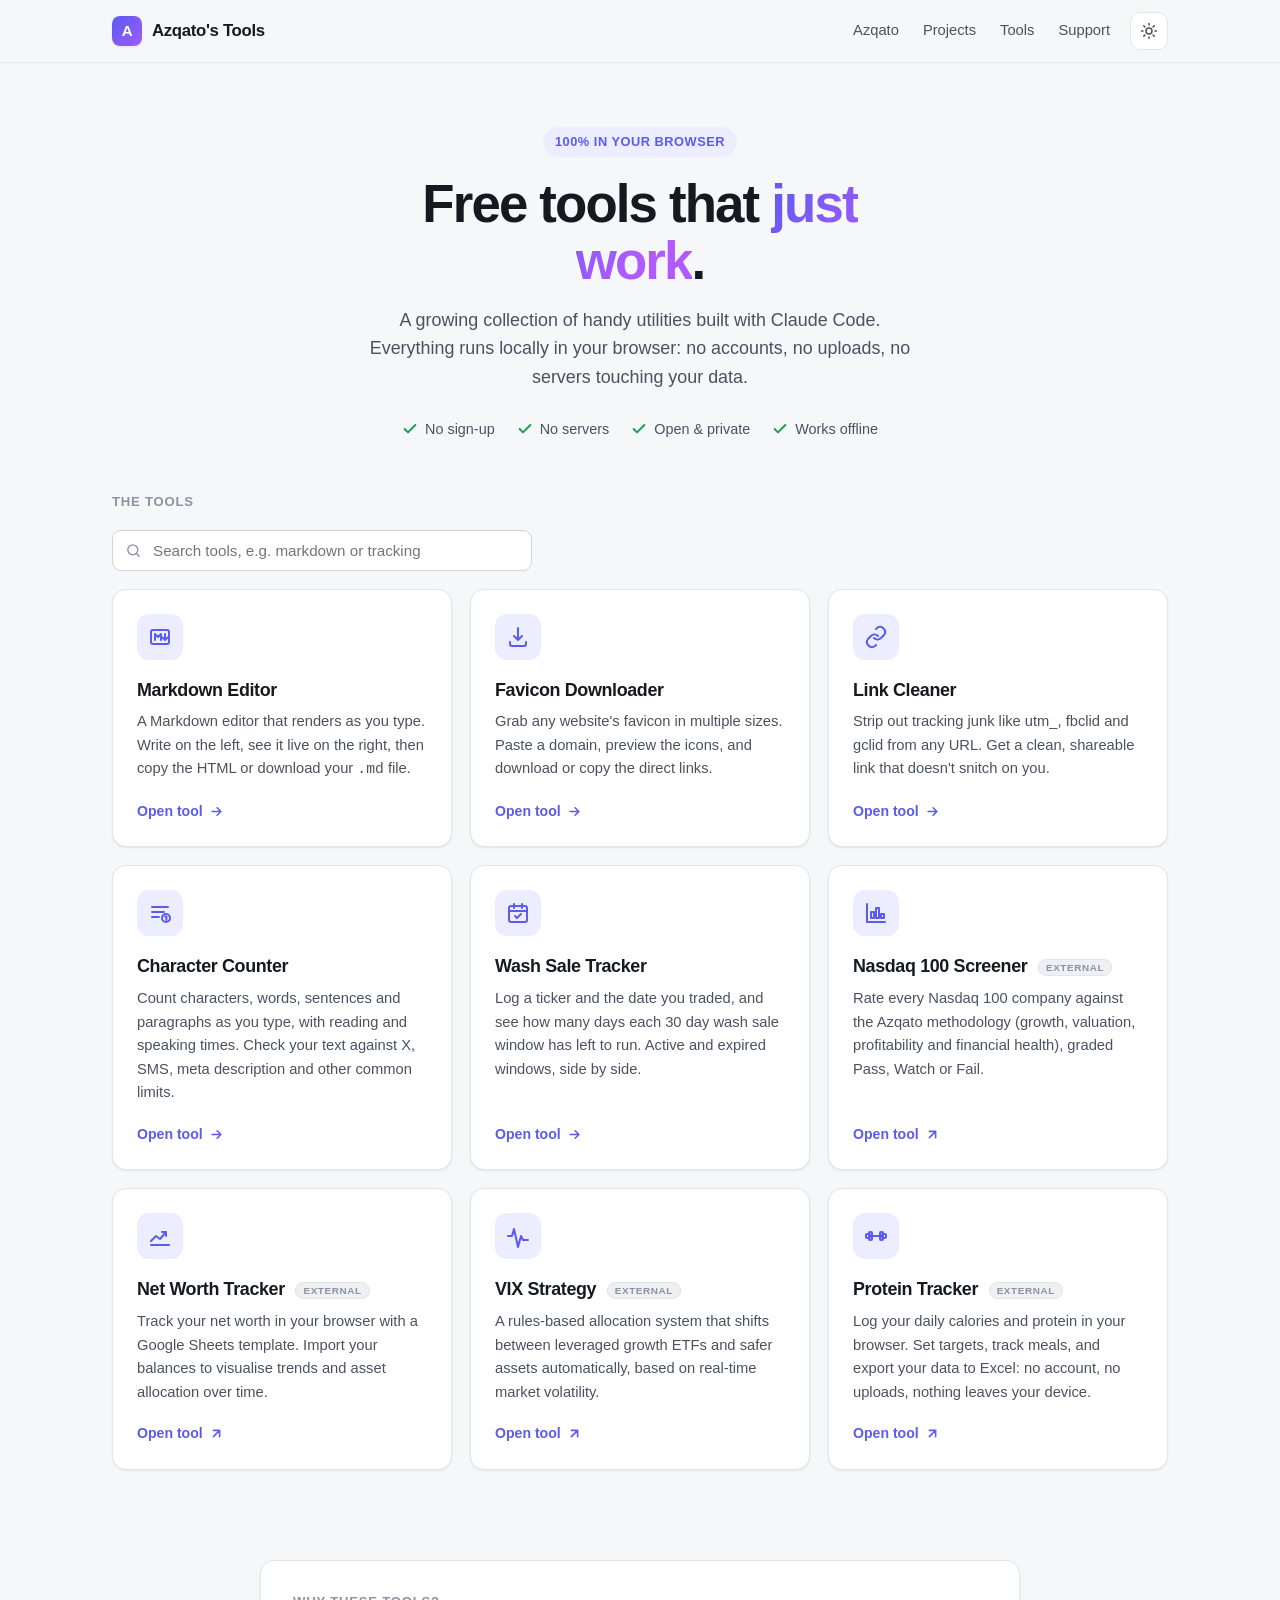
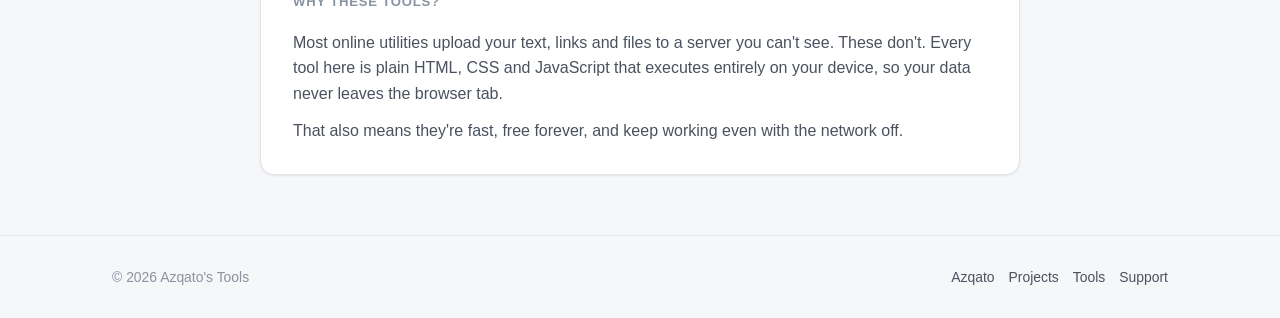
==== commit 885617e8: "feat: Wash Sale Tracker, v1.2.0 Fifth hosted tool, first in the finance domain, and the first tool t" ====
--- a/index.html
+++ b/index.html
@@ -102,6 +102,15 @@
           <span class="go">Open tool <svg viewBox="0 0 24 24" fill="none" stroke="currentColor" stroke-width="2.5" stroke-linecap="round" stroke-linejoin="round"><path d="M5 12h14M13 6l6 6-6 6"/></svg></span>
         </a>
 
+        <a class="tool-card" href="wash-sale-tracker.html">
+          <span class="ticon">
+            <svg viewBox="0 0 24 24" fill="none" stroke="currentColor" stroke-width="2" stroke-linecap="round" stroke-linejoin="round"><rect x="3" y="5" width="18" height="16" rx="2"/><path d="M3 10h18M8 3v4M16 3v4"/><path d="m9 15 2 2 4-4"/></svg>
+          </span>
+          <h3>Wash Sale Tracker</h3>
+          <p>Log a ticker and the date you traded, and see how many days each 30 day wash sale window has left to run. Active and expired windows, side by side.</p>
+          <span class="go">Open tool <svg viewBox="0 0 24 24" fill="none" stroke="currentColor" stroke-width="2.5" stroke-linecap="round" stroke-linejoin="round"><path d="M5 12h14M13 6l6 6-6 6"/></svg></span>
+        </a>
+
         <a class="tool-card" href="https://azqato.github.io/stocks/screener.html" target="_blank" rel="noopener">
           <span class="ticon">
             <svg viewBox="0 0 24 24" fill="none" stroke="currentColor" stroke-width="2" stroke-linecap="round" stroke-linejoin="round"><path d="M3 3v18h18"/><rect x="7" y="11" width="3" height="6"/><rect x="12" y="7" width="3" height="10"/><rect x="17" y="13" width="3" height="4"/></svg>
@@ -139,7 +148,7 @@
         </a>
 
         <p class="tools-empty" id="tools-empty" hidden>No tool matches that. Try a
-          shorter word, or clear the box to see all eight.</p>
+          shorter word, or clear the box to see all nine.</p>
       </div>
     </section>
 
--- a/css/style.css
+++ b/css/style.css
@@ -669,6 +669,121 @@
   .nav-toggle { display: inline-grid; }
 }
 
+/* ---- Wash Sale Tracker ---------------------------------------------------- */
+.ws-form {
+  display: flex;
+  gap: 10px;
+  align-items: flex-end;
+  flex-wrap: wrap;
+  margin-bottom: 8px;
+}
+.ws-field { flex: 1 1 190px; min-width: 0; }
+.ws-field .field { width: 100%; }
+/* The native date control sizes itself from its own text and ignores width on
+   some engines unless min-width is cleared first. */
+input[type="date"].field { min-width: 0; }
+
+.ws-note {
+  margin: 0 0 26px;
+  font-size: .85rem;
+  color: var(--text-faint);
+}
+
+.ws-head {
+  display: flex;
+  align-items: baseline;
+  gap: 10px;
+  flex-wrap: wrap;
+}
+.ws-head .section-label { margin-bottom: 0; }
+.ws-head .count {
+  font-size: .82rem;
+  color: var(--text-faint);
+}
+.ws-head .spacer { flex: 1; }
+
+.ws-table {
+  width: 100%;
+  border-collapse: collapse;
+  margin: 12px 0 30px;
+  font-size: .92rem;
+}
+.ws-table th {
+  text-align: left;
+  font-size: .76rem;
+  font-weight: 700;
+  letter-spacing: .05em;
+  text-transform: uppercase;
+  color: var(--text-faint);
+  padding: 0 12px 9px;
+  border-bottom: 1px solid var(--border);
+  white-space: nowrap;
+}
+.ws-table td {
+  padding: 12px;
+  border-bottom: 1px solid var(--border);
+  color: var(--text-soft);
+}
+.ws-table tr:last-child td { border-bottom: none; }
+.ws-table .tk {
+  font-family: var(--mono);
+  font-weight: 700;
+  color: var(--text);
+  letter-spacing: .02em;
+}
+.ws-table .num { white-space: nowrap; }
+.ws-table .act { text-align: right; width: 1%; }
+
+/* Days left doubles as the urgency signal, so it is the only coloured thing in
+   the table. Under a week is amber, the last two days are the danger token. */
+.ws-pill {
+  display: inline-block;
+  padding: 3px 9px;
+  border-radius: 999px;
+  font-size: .8rem;
+  font-weight: 700;
+  background: var(--bg-inset);
+  color: var(--text-soft);
+  white-space: nowrap;
+}
+.ws-pill.soon { background: #fdf0d5; color: #8a5a00; }
+.ws-pill.now { background: #fdeaed; color: var(--danger); }
+[data-theme="dark"] .ws-pill.soon { background: #3a2e12; color: #f0c04a; }
+[data-theme="dark"] .ws-pill.now { background: #3a1c22; color: #ff8fa0; }
+
+.ws-x {
+  border: none;
+  background: none;
+  cursor: pointer;
+  color: var(--text-faint);
+  padding: 4px;
+  border-radius: 6px;
+  line-height: 0;
+  transition: .15s ease;
+}
+.ws-x:hover { color: var(--danger); background: var(--bg-inset); }
+.ws-x svg { width: 15px; height: 15px; }
+
+.ws-empty {
+  padding: 26px 4px 34px;
+  color: var(--text-faint);
+  font-size: .92rem;
+}
+
+.ws-legal {
+  margin: 34px 0 0;
+  padding: 16px 18px;
+  border-radius: var(--radius-sm);
+  background: var(--bg-inset);
+  color: var(--text-soft);
+  font-size: .85rem;
+  line-height: 1.6;
+}
+
+@media (max-width: 560px) {
+  .ws-table .hide-xs { display: none; }
+}
+
 /* ---- Mobile navigation ----------------------------------------------------
    The topbar links carry .hide-sm and vanish below 760px, which left tool
    pages with no way to reach Projects or Support on a phone. This is the
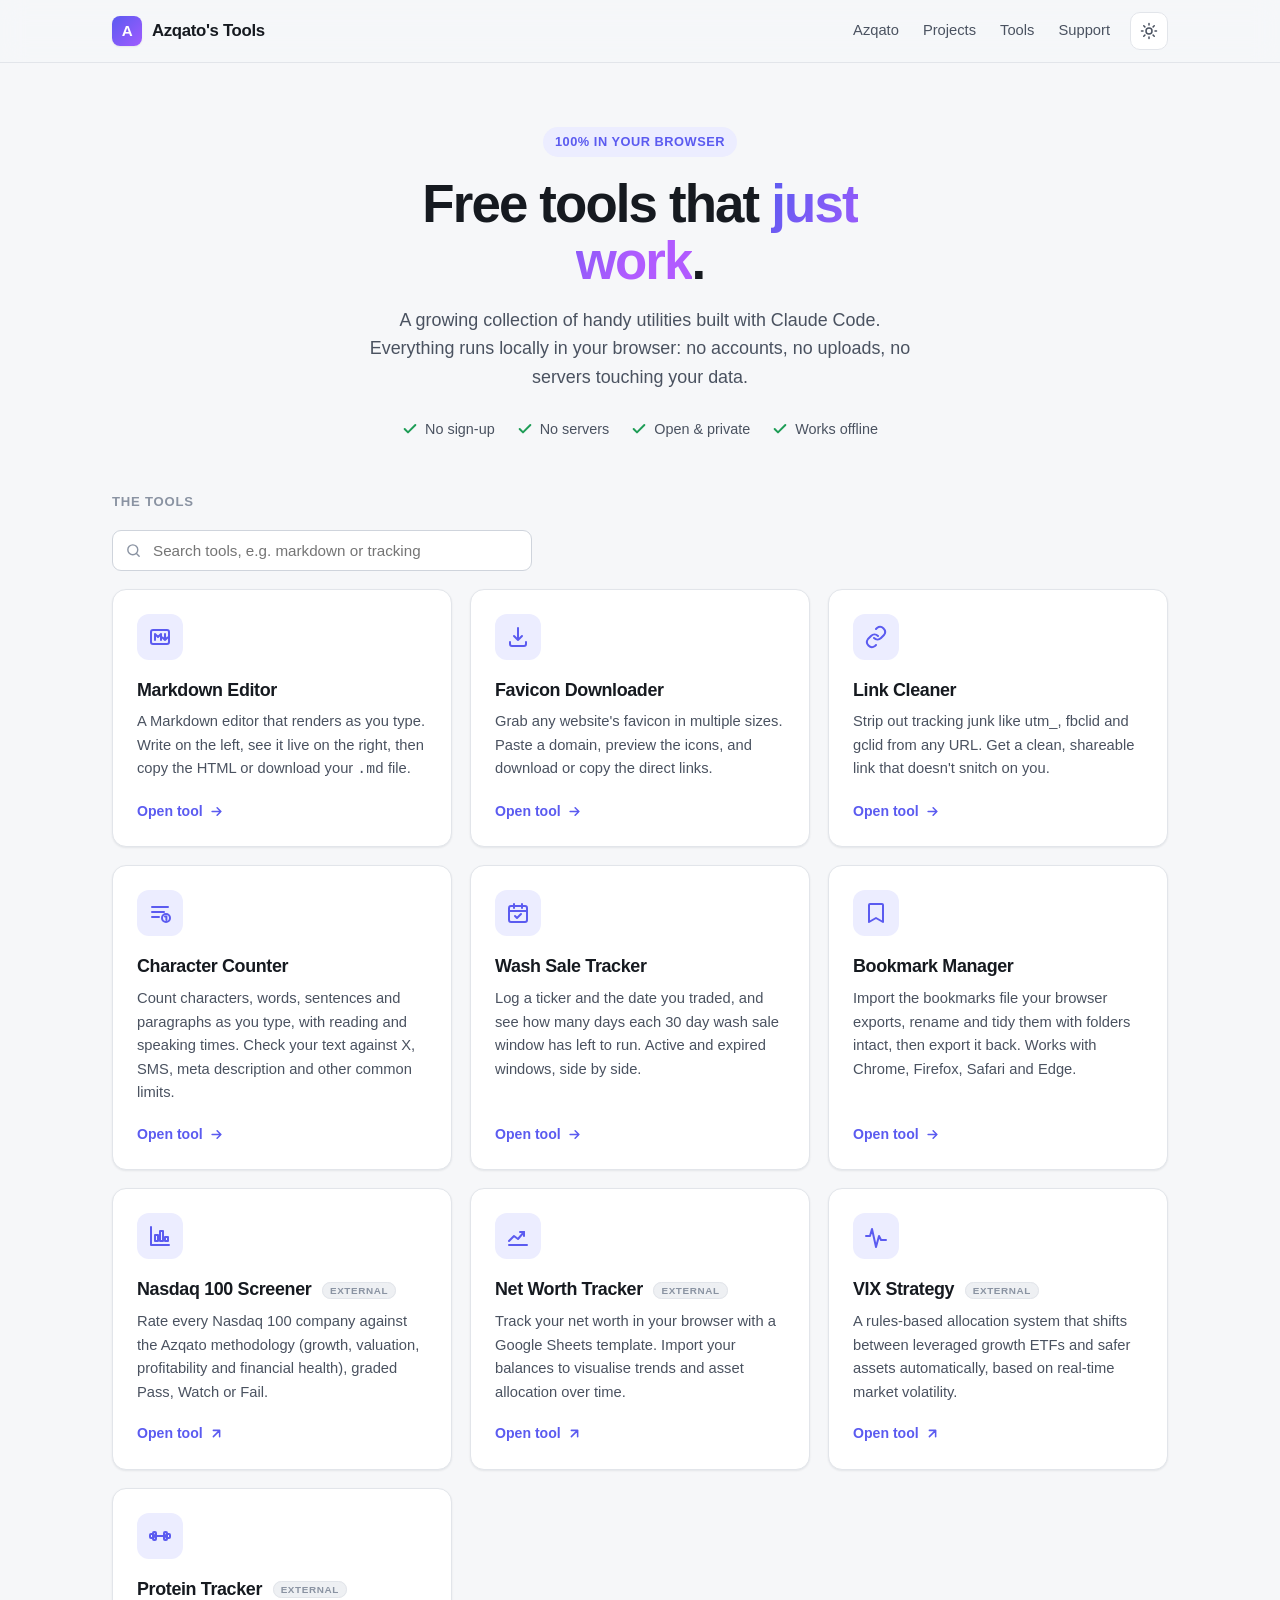
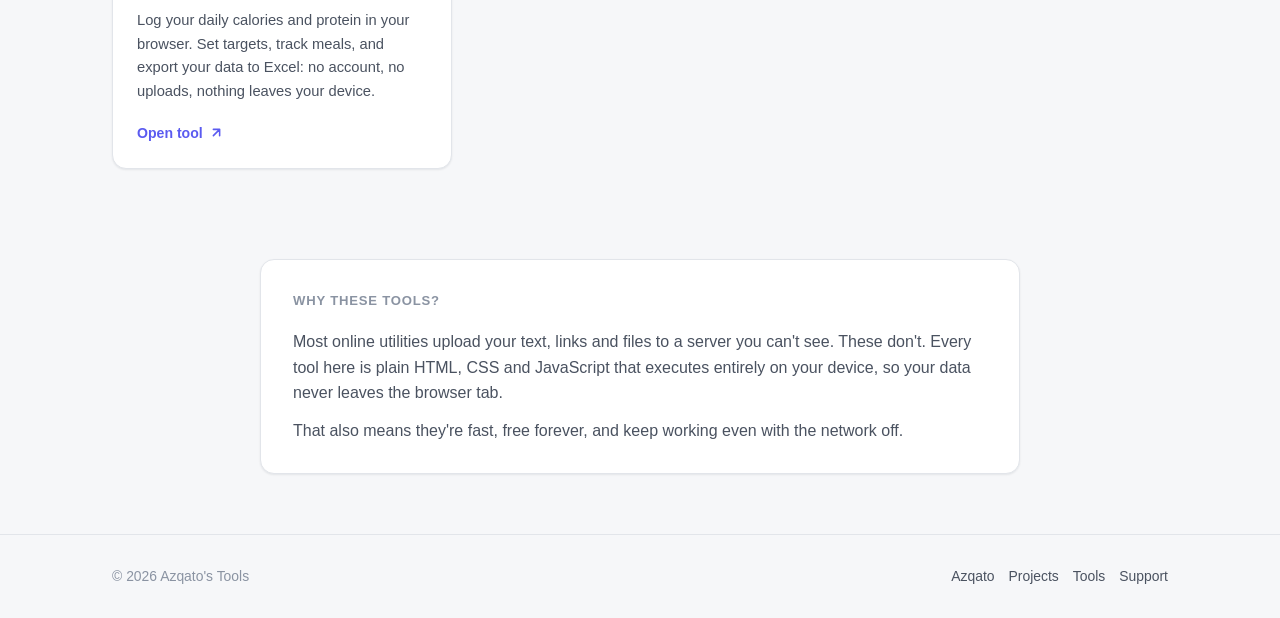
==== commit 6301b269: "feat: Bookmark Manager, v1.3.0 Sixth hosted tool and the largest thing built for this project. First" ====
--- a/index.html
+++ b/index.html
@@ -111,6 +111,15 @@
           <span class="go">Open tool <svg viewBox="0 0 24 24" fill="none" stroke="currentColor" stroke-width="2.5" stroke-linecap="round" stroke-linejoin="round"><path d="M5 12h14M13 6l6 6-6 6"/></svg></span>
         </a>
 
+        <a class="tool-card" href="bookmark-manager.html">
+          <span class="ticon">
+            <svg viewBox="0 0 24 24" fill="none" stroke="currentColor" stroke-width="2" stroke-linecap="round" stroke-linejoin="round"><path d="M6 3h12a1 1 0 0 1 1 1v17l-7-4-7 4V4a1 1 0 0 1 1-1z"/></svg>
+          </span>
+          <h3>Bookmark Manager</h3>
+          <p>Import the bookmarks file your browser exports, rename and tidy them with folders intact, then export it back. Works with Chrome, Firefox, Safari and Edge.</p>
+          <span class="go">Open tool <svg viewBox="0 0 24 24" fill="none" stroke="currentColor" stroke-width="2.5" stroke-linecap="round" stroke-linejoin="round"><path d="M5 12h14M13 6l6 6-6 6"/></svg></span>
+        </a>
+
         <a class="tool-card" href="https://azqato.github.io/stocks/screener.html" target="_blank" rel="noopener">
           <span class="ticon">
             <svg viewBox="0 0 24 24" fill="none" stroke="currentColor" stroke-width="2" stroke-linecap="round" stroke-linejoin="round"><path d="M3 3v18h18"/><rect x="7" y="11" width="3" height="6"/><rect x="12" y="7" width="3" height="10"/><rect x="17" y="13" width="3" height="4"/></svg>
@@ -148,7 +157,7 @@
         </a>
 
         <p class="tools-empty" id="tools-empty" hidden>No tool matches that. Try a
-          shorter word, or clear the box to see all nine.</p>
+          shorter word, or clear the box to see all ten.</p>
       </div>
     </section>
 
--- a/css/style.css
+++ b/css/style.css
@@ -784,6 +784,142 @@
   .ws-table .hide-xs { display: none; }
 }
 
+/* ---- Bookmark Manager ----------------------------------------------------- */
+.bm-bar {
+  display: flex;
+  gap: 10px;
+  flex-wrap: wrap;
+  align-items: center;
+  margin-bottom: 14px;
+}
+.bm-bar .spacer { flex: 1; }
+.bm-search { position: relative; flex: 1 1 240px; max-width: 340px; }
+.bm-search .field { padding-left: 38px; }
+.bm-search svg {
+  position: absolute;
+  left: 12px; top: 50%;
+  width: 16px; height: 16px;
+  margin-top: -8px;
+  color: var(--text-faint);
+  pointer-events: none;
+}
+.bm-stats {
+  margin: 0 0 18px;
+  font-size: .86rem;
+  color: var(--text-faint);
+}
+
+.bm-tree { margin-bottom: 30px; }
+.bm-row {
+  display: flex;
+  align-items: center;
+  gap: 8px;
+  padding: 5px 8px;
+  border-radius: var(--radius-sm);
+}
+.bm-row:hover { background: var(--bg-inset); }
+.bm-row .grip { flex: 1; display: flex; gap: 8px; align-items: center; min-width: 0; }
+
+.bm-fold {
+  display: flex;
+  align-items: center;
+  gap: 8px;
+  flex: 1;
+  border: none;
+  background: none;
+  cursor: pointer;
+  font: inherit;
+  font-weight: 700;
+  color: var(--text);
+  text-align: left;
+  padding: 0;
+  min-width: 0;
+}
+.bm-fold .caret { transition: .15s ease; color: var(--text-faint); flex: none; }
+.bm-fold[aria-expanded="true"] .caret { transform: rotate(90deg); }
+.bm-fold svg { width: 15px; height: 15px; }
+.bm-fold .n { overflow: hidden; text-overflow: ellipsis; white-space: nowrap; }
+.bm-fold .c { font-weight: 500; font-size: .82rem; color: var(--text-faint); flex: none; }
+
+.bm-kids {
+  margin-left: 11px;
+  padding-left: 12px;
+  border-left: 1px solid var(--border);
+}
+
+/* Editing happens in place, so the fields are invisible until touched. They
+   are real inputs at all times, which is what makes edit-in-place possible
+   without a modal or an edit mode. */
+.bm-inp {
+  font-family: inherit;
+  font-size: .9rem;
+  color: var(--text);
+  background: transparent;
+  border: 1px solid transparent;
+  border-radius: 7px;
+  padding: 4px 7px;
+  min-width: 0;
+  transition: .15s ease;
+}
+.bm-inp:hover { border-color: var(--border); }
+.bm-inp:focus {
+  outline: none;
+  background: var(--bg-elev);
+  border-color: var(--accent);
+  box-shadow: 0 0 0 3px var(--accent-soft);
+}
+.bm-inp.name { flex: 0 1 240px; font-weight: 600; }
+.bm-inp.url { flex: 1 1 260px; color: var(--text-faint); font-size: .85rem; }
+.bm-inp.unsafe { color: var(--danger); }
+
+.bm-open, .bm-del {
+  border: none;
+  background: none;
+  cursor: pointer;
+  color: var(--text-faint);
+  padding: 5px;
+  border-radius: 6px;
+  line-height: 0;
+  flex: none;
+  transition: .15s ease;
+}
+.bm-open:hover { color: var(--accent); background: var(--bg-elev); }
+.bm-del:hover { color: var(--danger); background: var(--bg-elev); }
+.bm-open svg, .bm-del svg { width: 15px; height: 15px; }
+
+.bm-empty {
+  padding: 44px 20px;
+  text-align: center;
+  color: var(--text-faint);
+}
+.bm-hit-path {
+  font-size: .78rem;
+  color: var(--text-faint);
+  flex: none;
+  white-space: nowrap;
+}
+
+/* Native dialog. No library, and it brings its own focus trap and Escape
+   handling, which a hand-rolled panel would have to reimplement badly. */
+.bm-dialog {
+  border: 1px solid var(--border);
+  border-radius: var(--radius);
+  background: var(--bg-elev);
+  color: var(--text);
+  padding: 26px;
+  max-width: 440px;
+  box-shadow: var(--shadow);
+}
+.bm-dialog::backdrop { background: rgba(10, 13, 18, .45); }
+.bm-dialog h2 { margin: 0 0 10px; font-size: 1.1rem; }
+.bm-dialog p { margin: 0 0 18px; color: var(--text-soft); font-size: .92rem; }
+.bm-dialog .row { display: flex; gap: 10px; flex-wrap: wrap; }
+
+@media (max-width: 620px) {
+  .bm-row { flex-wrap: wrap; }
+  .bm-inp.name, .bm-inp.url { flex: 1 1 100%; }
+}
+
 /* ---- Mobile navigation ----------------------------------------------------
    The topbar links carry .hide-sm and vanish below 760px, which left tool
    pages with no way to reach Projects or Support on a phone. This is the
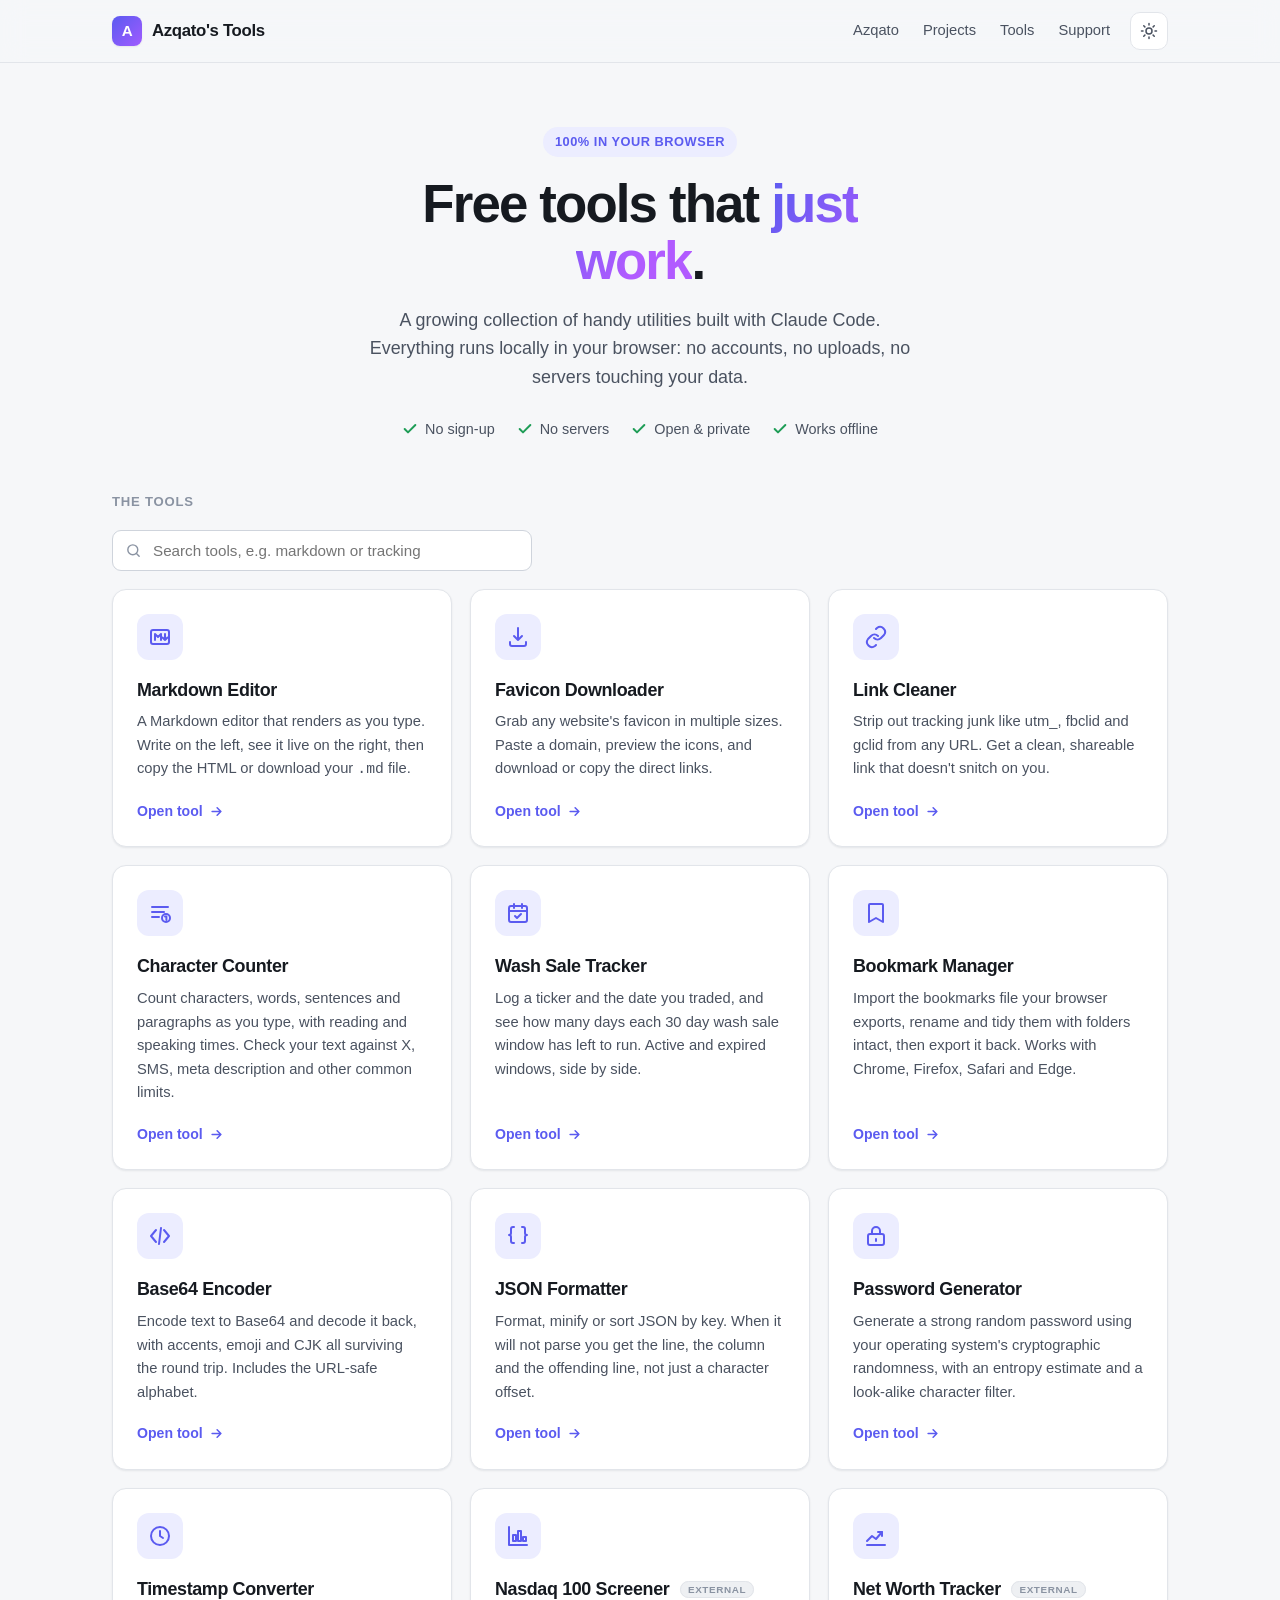
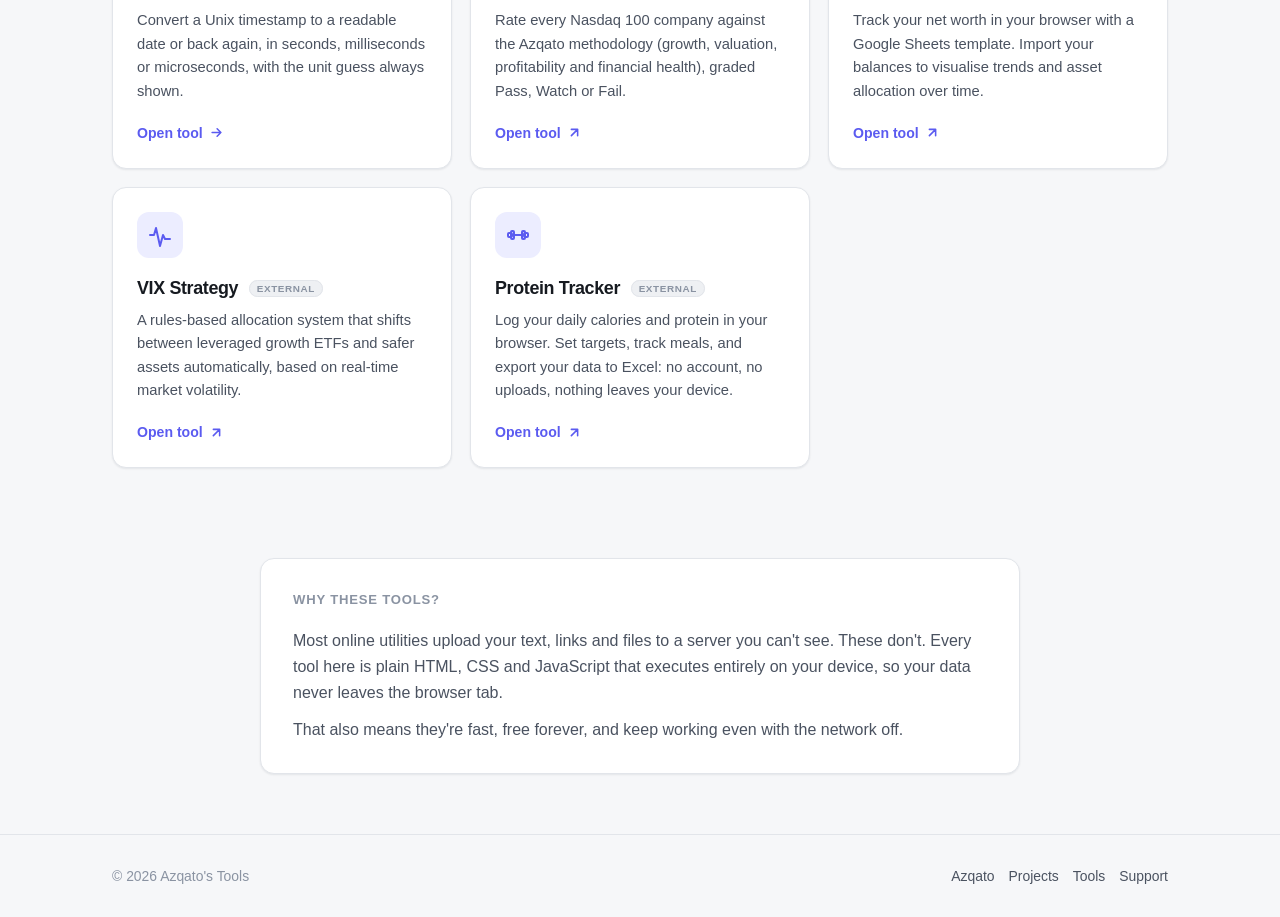
==== commit 3124e07d: "feat: add Base64 Encoder, JSON Formatter, Password Generator, Timestamp Converter Four tools from th" ====
--- a/index.html
+++ b/index.html
@@ -120,6 +120,42 @@
           <span class="go">Open tool <svg viewBox="0 0 24 24" fill="none" stroke="currentColor" stroke-width="2.5" stroke-linecap="round" stroke-linejoin="round"><path d="M5 12h14M13 6l6 6-6 6"/></svg></span>
         </a>
 
+        <a class="tool-card" href="base64-encoder.html">
+          <span class="ticon">
+            <svg viewBox="0 0 24 24" fill="none" stroke="currentColor" stroke-width="2" stroke-linecap="round" stroke-linejoin="round"><path d="M8 6 3 12l5 6M16 6l5 6-5 6M13 4l-2 16"/></svg>
+          </span>
+          <h3>Base64 Encoder</h3>
+          <p>Encode text to Base64 and decode it back, with accents, emoji and CJK all surviving the round trip. Includes the URL-safe alphabet.</p>
+          <span class="go">Open tool <svg viewBox="0 0 24 24" fill="none" stroke="currentColor" stroke-width="2.5" stroke-linecap="round" stroke-linejoin="round"><path d="M5 12h14M13 6l6 6-6 6"/></svg></span>
+        </a>
+
+        <a class="tool-card" href="json-formatter.html">
+          <span class="ticon">
+            <svg viewBox="0 0 24 24" fill="none" stroke="currentColor" stroke-width="2" stroke-linecap="round" stroke-linejoin="round"><path d="M8 3H7a2 2 0 0 0-2 2v4a2 2 0 0 1-2 2 2 2 0 0 1 2 2v4a2 2 0 0 0 2 2h1M16 3h1a2 2 0 0 1 2 2v4a2 2 0 0 0 2 2 2 2 0 0 0-2 2v4a2 2 0 0 1-2 2h-1"/></svg>
+          </span>
+          <h3>JSON Formatter</h3>
+          <p>Format, minify or sort JSON by key. When it will not parse you get the line, the column and the offending line, not just a character offset.</p>
+          <span class="go">Open tool <svg viewBox="0 0 24 24" fill="none" stroke="currentColor" stroke-width="2.5" stroke-linecap="round" stroke-linejoin="round"><path d="M5 12h14M13 6l6 6-6 6"/></svg></span>
+        </a>
+
+        <a class="tool-card" href="password-generator.html">
+          <span class="ticon">
+            <svg viewBox="0 0 24 24" fill="none" stroke="currentColor" stroke-width="2" stroke-linecap="round" stroke-linejoin="round"><rect x="4" y="10" width="16" height="11" rx="2"/><path d="M8 10V7a4 4 0 0 1 8 0v3M12 15v2"/></svg>
+          </span>
+          <h3>Password Generator</h3>
+          <p>Generate a strong random password using your operating system's cryptographic randomness, with an entropy estimate and a look-alike character filter.</p>
+          <span class="go">Open tool <svg viewBox="0 0 24 24" fill="none" stroke="currentColor" stroke-width="2.5" stroke-linecap="round" stroke-linejoin="round"><path d="M5 12h14M13 6l6 6-6 6"/></svg></span>
+        </a>
+
+        <a class="tool-card" href="timestamp-converter.html">
+          <span class="ticon">
+            <svg viewBox="0 0 24 24" fill="none" stroke="currentColor" stroke-width="2" stroke-linecap="round" stroke-linejoin="round"><circle cx="12" cy="12" r="9"/><path d="M12 7v5l3 2"/></svg>
+          </span>
+          <h3>Timestamp Converter</h3>
+          <p>Convert a Unix timestamp to a readable date or back again, in seconds, milliseconds or microseconds, with the unit guess always shown.</p>
+          <span class="go">Open tool <svg viewBox="0 0 24 24" fill="none" stroke="currentColor" stroke-width="2.5" stroke-linecap="round" stroke-linejoin="round"><path d="M5 12h14M13 6l6 6-6 6"/></svg></span>
+        </a>
+
         <a class="tool-card" href="https://azqato.github.io/stocks/screener.html" target="_blank" rel="noopener">
           <span class="ticon">
             <svg viewBox="0 0 24 24" fill="none" stroke="currentColor" stroke-width="2" stroke-linecap="round" stroke-linejoin="round"><path d="M3 3v18h18"/><rect x="7" y="11" width="3" height="6"/><rect x="12" y="7" width="3" height="10"/><rect x="17" y="13" width="3" height="4"/></svg>
@@ -157,7 +193,7 @@
         </a>
 
         <p class="tools-empty" id="tools-empty" hidden>No tool matches that. Try a
-          shorter word, or clear the box to see all ten.</p>
+          shorter word, or clear the box to see all fourteen.</p>
       </div>
     </section>
 
@@ -188,7 +224,6 @@
   </footer>
 
   <script>
-    document.getElementById("year").textContent = new Date().getFullYear();
 
     // --- Tool search -------------------------------------------------------
     // Deferred until the grid held eight cards, which it now does. Matching is
--- a/css/style.css
+++ b/css/style.css
@@ -988,6 +988,255 @@
    Without this the search would hide nothing. Same reason as .nav-menu above. */
 .tool-card[hidden] { display: none; }
 
+/* ---- Base64 Encoder -------------------------------------------------------- */
+.b64-modes { display: flex; gap: 8px; margin-bottom: 18px; }
+
+.b64-panes {
+  display: grid;
+  grid-template-columns: 1fr 1fr;
+  gap: 18px;
+}
+.b64-pane { min-width: 0; }
+.b64-panes textarea.field {
+  font-family: var(--mono);
+  font-size: .88rem;
+  min-height: 210px;
+  word-break: break-all;
+}
+.b64-panes .stat-line { margin-top: 8px; }
+
+.b64-error {
+  margin: 16px 0 0;
+  padding: 12px 14px;
+  border-radius: var(--radius-sm);
+  border: 1px solid var(--danger);
+  background: var(--bg-elev);
+  color: var(--danger);
+  font-size: .9rem;
+}
+
+.b64-actions {
+  display: flex;
+  flex-wrap: wrap;
+  gap: 10px;
+  align-items: center;
+  margin-top: 18px;
+}
+
+/* Shared by the checkbox and select rows on three of the four tools added in
+   v1.4.0. It stays under the .b64- prefix because that is where it was first
+   needed, and renaming it would touch four files to no visible end. */
+.b64-opt {
+  display: inline-flex;
+  align-items: center;
+  gap: 7px;
+  font-size: .88rem;
+  color: var(--text-soft);
+  cursor: pointer;
+}
+.b64-opt code {
+  font-family: var(--mono);
+  font-size: .82rem;
+  color: var(--text-faint);
+}
+
+/* ---- JSON Formatter -------------------------------------------------------- */
+.jf-panes {
+  display: grid;
+  grid-template-columns: 1fr 1fr;
+  gap: 18px;
+}
+.jf-pane { min-width: 0; }
+.jf-panes textarea.field {
+  font-family: var(--mono);
+  font-size: .88rem;
+  min-height: 340px;
+  white-space: pre;
+  overflow-wrap: normal;
+  overflow-x: auto;
+}
+
+.jf-error {
+  margin-top: 16px;
+  padding: 12px 14px;
+  border-radius: var(--radius-sm);
+  border: 1px solid var(--danger);
+  background: var(--bg-elev);
+}
+.jf-error-msg {
+  margin: 0;
+  color: var(--danger);
+  font-size: .9rem;
+  font-weight: 600;
+}
+/* The caret line only lines up if the glyphs are equal width and the line is
+   not re-wrapped, so this cannot inherit the page font or wrap. */
+.jf-error-line {
+  margin: 10px 0 0;
+  padding: 10px 12px;
+  border-radius: var(--radius-sm);
+  background: var(--bg-inset);
+  font-family: var(--mono);
+  font-size: .84rem;
+  color: var(--text-soft);
+  white-space: pre;
+  overflow-x: auto;
+}
+
+.jf-actions {
+  display: flex;
+  flex-wrap: wrap;
+  gap: 10px;
+  align-items: center;
+  margin-top: 18px;
+}
+.jf-indent {
+  width: auto;
+  padding: 7px 10px;
+  font-size: .85rem;
+}
+
+/* ---- Password Generator ---------------------------------------------------- */
+.pg-out {
+  display: flex;
+  align-items: center;
+  gap: 12px;
+  padding: 20px 22px;
+  border-radius: var(--radius);
+  border: 1px solid var(--border);
+  background: var(--bg-elev);
+  box-shadow: var(--shadow-sm);
+}
+.pg-value {
+  flex: 1;
+  min-width: 0;
+  font-family: var(--mono);
+  font-size: 1.15rem;
+  color: var(--text);
+  word-break: break-all;
+  line-height: 1.5;
+}
+.pg-value.empty::before {
+  content: "No character set selected";
+  color: var(--text-faint);
+  font-family: inherit;
+  font-size: .95rem;
+}
+.pg-again { flex: none; }
+
+.pg-meter { margin-top: 14px; }
+.pg-bar {
+  height: 6px;
+  border-radius: 999px;
+  background: var(--bg-inset);
+  overflow: hidden;
+}
+.pg-fill {
+  height: 100%;
+  width: 0;
+  background: var(--danger);
+  transition: width .15s ease, background .15s ease;
+}
+.pg-fill.level-1 { background: #d98a1f; }
+.pg-fill.level-2 { background: var(--success); }
+.pg-fill.level-3, .pg-fill.level-4 { background: var(--accent); }
+
+.pg-controls {
+  display: grid;
+  grid-template-columns: 1fr 1fr;
+  gap: 26px;
+  margin-top: 26px;
+}
+.pg-length-row input[type="range"] { width: 100%; accent-color: var(--accent); }
+.pg-sets {
+  border: 0;
+  margin: 0;
+  padding: 0;
+  display: flex;
+  flex-direction: column;
+  gap: 9px;
+}
+.pg-sets legend { padding: 0; }
+
+.pg-actions {
+  display: flex;
+  flex-wrap: wrap;
+  gap: 10px;
+  margin-top: 24px;
+}
+
+/* ---- Timestamp Converter --------------------------------------------------- */
+.tc-inputs {
+  display: grid;
+  grid-template-columns: 1fr 1fr;
+  gap: 22px;
+}
+.tc-field { min-width: 0; }
+.tc-unit { width: auto; flex: none; }
+/* Same reason as the date control on the Wash Sale Tracker: the native widget
+   sizes from its own text and overflows a grid column without this. */
+input[type="datetime-local"].field { min-width: 0; }
+
+.tc-error {
+  margin: 18px 0 0;
+  padding: 12px 14px;
+  border-radius: var(--radius-sm);
+  border: 1px solid var(--danger);
+  background: var(--bg-elev);
+  color: var(--danger);
+  font-size: .9rem;
+}
+
+.tc-results { margin-top: 26px; }
+.tc-guess {
+  margin: 0 0 14px;
+  font-size: .85rem;
+  color: var(--text-faint);
+}
+.tc-grid {
+  margin: 0;
+  display: grid;
+  grid-template-columns: max-content 1fr;
+  border: 1px solid var(--border);
+  border-radius: var(--radius);
+  overflow: hidden;
+  background: var(--bg-elev);
+}
+.tc-grid dt,
+.tc-grid dd {
+  margin: 0;
+  padding: 11px 16px;
+  border-top: 1px solid var(--border);
+  display: flex;
+  align-items: center;
+  min-width: 0;
+}
+.tc-grid dt:first-of-type,
+.tc-grid dt:first-of-type + dd { border-top: 0; }
+.tc-grid dt {
+  font-size: .85rem;
+  font-weight: 600;
+  color: var(--text-soft);
+  background: var(--bg-inset);
+}
+.tc-grid dd { gap: 10px; justify-content: space-between; }
+.tc-grid dd span {
+  font-family: var(--mono);
+  font-size: .88rem;
+  word-break: break-all;
+}
+
+@media (max-width: 760px) {
+  .b64-panes,
+  .jf-panes,
+  .pg-controls,
+  .tc-inputs { grid-template-columns: 1fr; }
+  .jf-panes textarea.field { min-height: 220px; }
+  .tc-grid { grid-template-columns: 1fr; }
+  .tc-grid dt { border-top: 1px solid var(--border); }
+  .tc-grid dt:first-of-type + dd { border-top: 1px solid var(--border); }
+}
+
 /* ---- Skip link ------------------------------------------------------------
    First focusable element on every page. Off-screen until focused, so it costs
    sighted users nothing and saves keyboard users the whole topbar. */
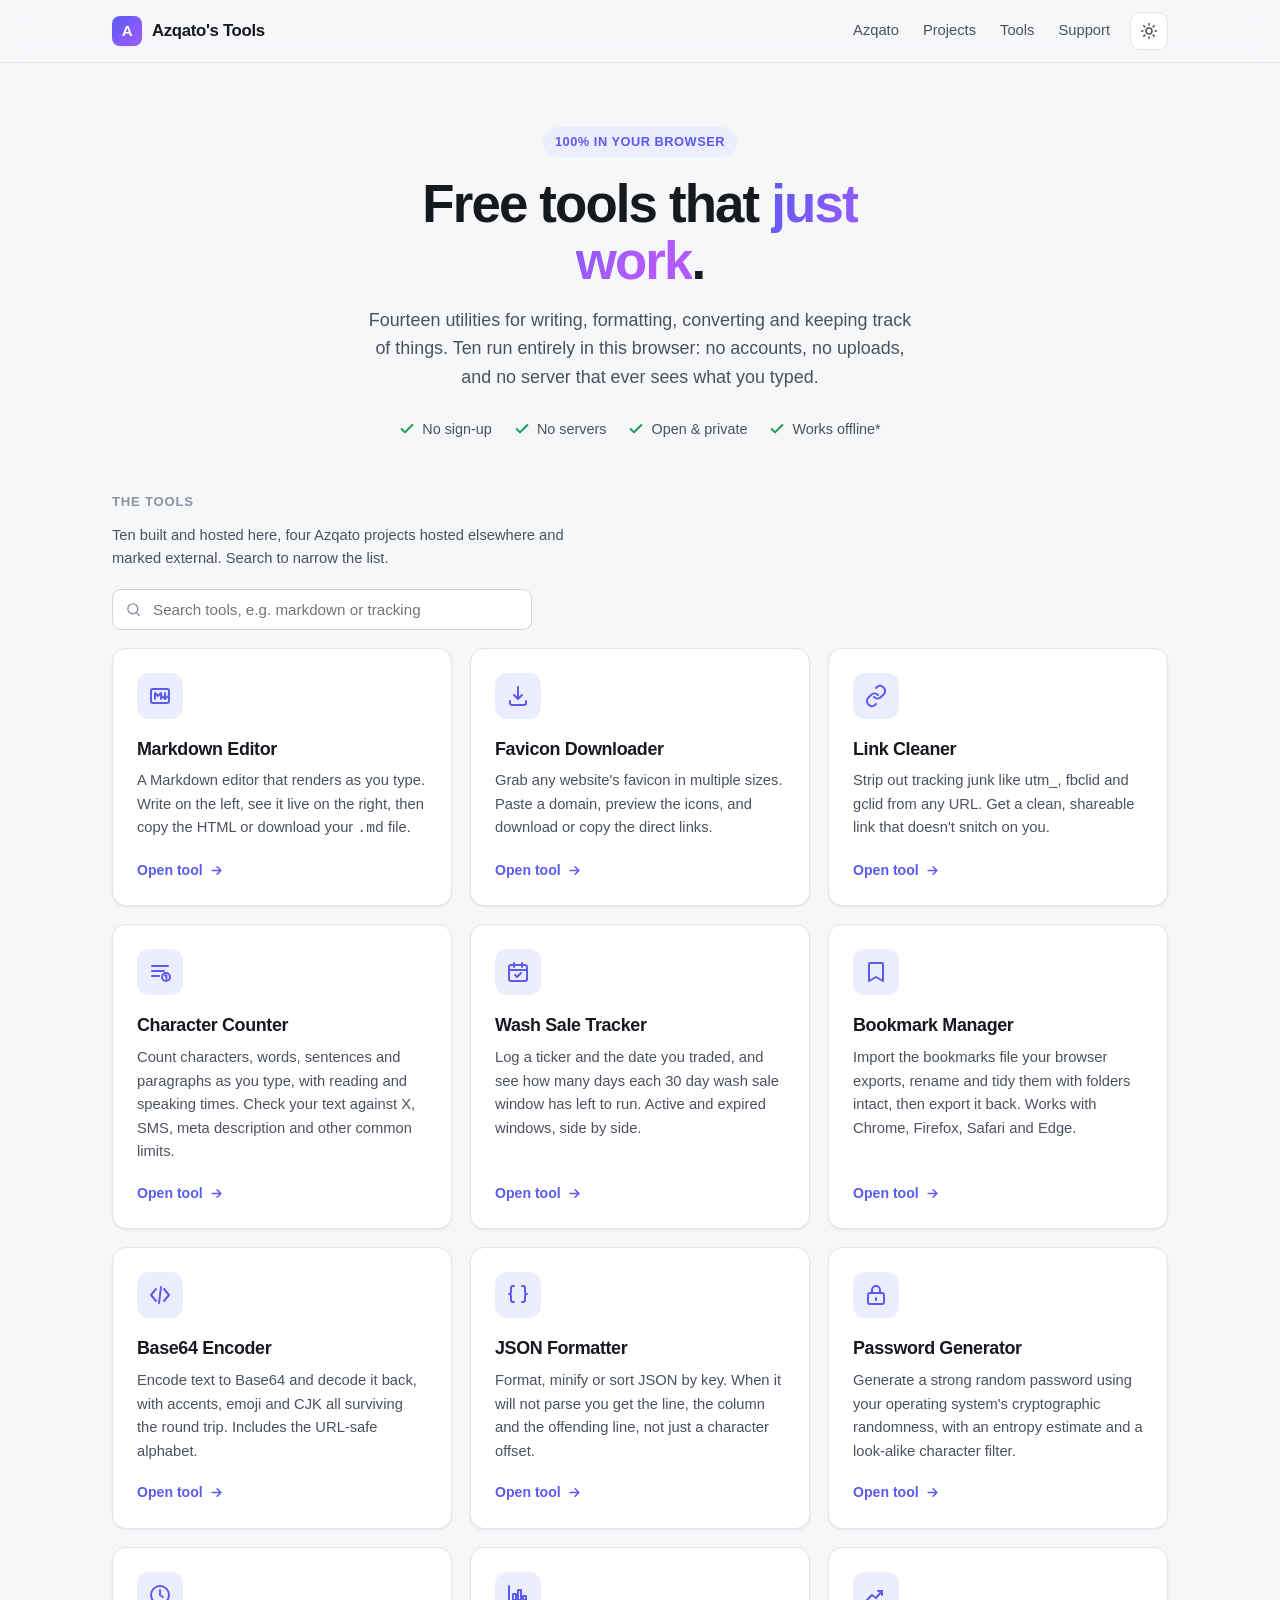
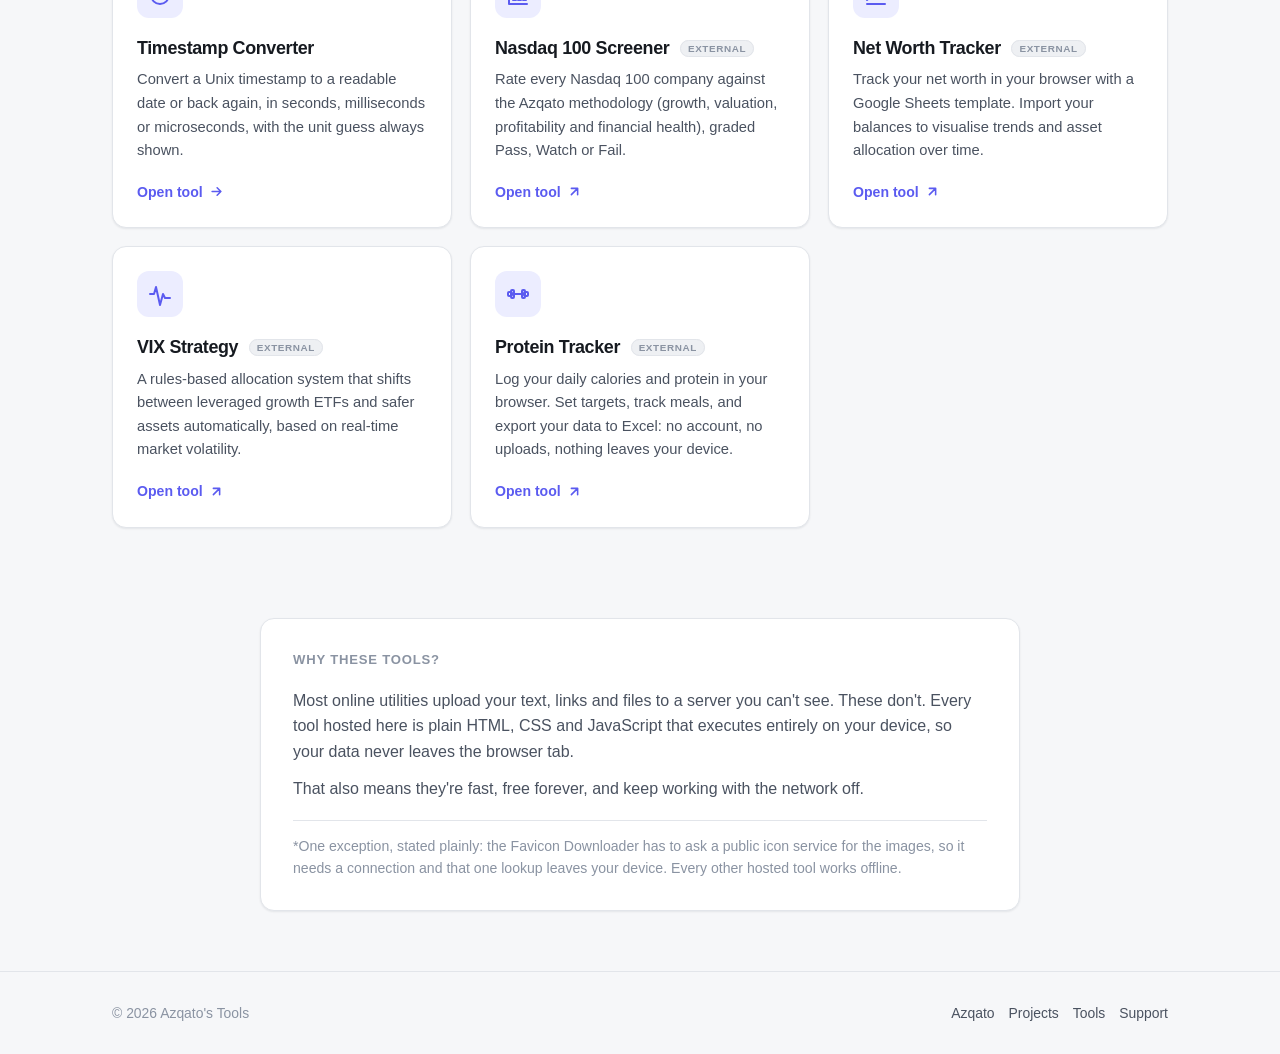
==== commit f5e197f5: "fix: theme flash, silent copy failure, unguarded storage writes, image src whitelist No new tools. S" ====
--- a/index.html
+++ b/index.html
@@ -7,6 +7,32 @@
   <meta name="description" content="A growing collection of free, privacy-first web tools that run entirely in your browser. No sign-up, no servers, no tracking." />
   <link rel="icon" href="data:image/svg+xml,<svg xmlns='http://www.w3.org/2000/svg' viewBox='0 0 100 100'><rect width='100' height='100' rx='22' fill='%235b5bf0'/><text x='50' y='71' font-size='62' font-family='Arial' font-weight='bold' fill='white' text-anchor='middle'>A</text></svg>" />
   <link rel="stylesheet" href="css/style.css" />
+  <script>
+    /* Theme, applied before first paint.
+
+       This is the one script in the project that runs in <head>, and it is a
+       deliberate exception to the "all JS at the end of <body>" rule rather than
+       an oversight. common.js cannot fix the flash: by the time a script at the
+       end of <body> runs, the browser has already painted the hardcoded
+       data-theme="light" on <html>, so a dark-theme user sees a white flash on
+       every navigation. Reading localStorage here is the only place early enough.
+
+       Kept deliberately tiny and dependency-free, because it blocks the parser.
+       The try/catch is not decoration: reading localStorage throws outright in
+       some privacy configurations, and an exception here would stop the parser
+       before the stylesheet loads. */
+    (function () {
+      try {
+        var t = localStorage.getItem("azqato-theme");
+        if (!t && window.matchMedia &&
+            window.matchMedia("(prefers-color-scheme: dark)").matches) {
+          t = "dark";
+        }
+        if (t) document.documentElement.setAttribute("data-theme", t);
+      } catch (e) { /* storage unavailable: the light default already applies */ }
+      window.__themeReady = 1;
+    })();
+  </script>
 </head>
 <body>
   <a class="skip-link" href="#main">Skip to content</a>
@@ -43,18 +69,21 @@
     <section class="hero wrap">
       <span class="eyebrow">100% in your browser</span>
       <h1>Free tools that <span class="grad">just work</span>.</h1>
-      <p>A growing collection of handy utilities built with Claude Code. Everything runs
-        locally in your browser: no accounts, no uploads, no servers touching your data.</p>
+      <p>Fourteen utilities for writing, formatting, converting and keeping track of
+        things. Ten run entirely in this browser: no accounts, no uploads, and no server
+        that ever sees what you typed.</p>
       <div class="hero-badges">
         <span><svg viewBox="0 0 24 24" fill="none" stroke="currentColor" stroke-width="3" stroke-linecap="round" stroke-linejoin="round"><path d="M20 6 9 17l-5-5"/></svg> No sign-up</span>
         <span><svg viewBox="0 0 24 24" fill="none" stroke="currentColor" stroke-width="3" stroke-linecap="round" stroke-linejoin="round"><path d="M20 6 9 17l-5-5"/></svg> No servers</span>
         <span><svg viewBox="0 0 24 24" fill="none" stroke="currentColor" stroke-width="3" stroke-linecap="round" stroke-linejoin="round"><path d="M20 6 9 17l-5-5"/></svg> Open & private</span>
-        <span><svg viewBox="0 0 24 24" fill="none" stroke="currentColor" stroke-width="3" stroke-linecap="round" stroke-linejoin="round"><path d="M20 6 9 17l-5-5"/></svg> Works offline</span>
+        <span><svg viewBox="0 0 24 24" fill="none" stroke="currentColor" stroke-width="3" stroke-linecap="round" stroke-linejoin="round"><path d="M20 6 9 17l-5-5"/></svg> Works offline*</span>
       </div>
     </section>
 
     <section class="wrap" id="tools">
       <h2 class="section-label">The tools</h2>
+      <p class="tools-lead">Ten built and hosted here, four Azqato projects hosted
+        elsewhere and marked external. Search to narrow the list.</p>
 
       <div class="tool-search">
         <svg viewBox="0 0 24 24" fill="none" stroke="currentColor" stroke-width="2" stroke-linecap="round"><circle cx="11" cy="11" r="7"/><path d="m20 20-3.5-3.5"/></svg>
@@ -197,16 +226,21 @@
       </div>
     </section>
 
-    <section class="wrap" id="about" style="padding: 60px 0;">
-      <div class="card" style="padding: 30px 32px; max-width: 760px; margin: 0 auto;">
-        <h2 class="section-label" style="margin-top:0;">Why these tools?</h2>
-        <p style="margin:0 0 12px; color: var(--text-soft);">
+    <section class="wrap about" id="about">
+      <div class="card about-card">
+        <h2 class="section-label">Why these tools?</h2>
+        <p>
           Most online utilities upload your text, links and files to a server you can't see.
-          These don't. Every tool here is plain HTML, CSS and JavaScript that executes
+          These don't. Every tool hosted here is plain HTML, CSS and JavaScript that executes
           entirely on your device, so your data never leaves the browser tab.
         </p>
-        <p style="margin:0; color: var(--text-soft);">
-          That also means they're fast, free forever, and keep working even with the network off.
+        <p>
+          That also means they're fast, free forever, and keep working with the network off.
+        </p>
+        <p class="about-note">
+          *One exception, stated plainly: the Favicon Downloader has to ask a public icon
+          service for the images, so it needs a connection and that one lookup leaves your
+          device. Every other hosted tool works offline.
         </p>
       </div>
     </section>
--- a/css/style.css
+++ b/css/style.css
@@ -302,6 +302,39 @@
 .hero-badges span { display: inline-flex; align-items: center; gap: 7px; }
 .hero-badges svg { width: 16px; height: 16px; color: var(--success); }
 
+/* The about section and the tools lead were inline `style` attributes until
+   v1.4.1. They are classes now for the reason the rest of the file exists: an
+   inline style cannot respond to a breakpoint or a theme, and it is invisible to
+   anyone reading the stylesheet to find out how the page is built. */
+.about { padding: 60px 0; }
+.about-card {
+  padding: 30px 32px;
+  max-width: 760px;
+  margin: 0 auto;
+}
+.about-card .section-label { margin-top: 0; }
+.about-card p {
+  margin: 0 0 12px;
+  color: var(--text-soft);
+}
+.about-card p:last-child { margin-bottom: 0; }
+/* Scoped to .about-card on purpose: `.about-card p` above is (0,1,1) and would
+   otherwise win the colour, leaving this rule silently half-applied. */
+.about-card .about-note {
+  margin: 18px 0 0;
+  font-size: .88rem;
+  color: var(--text-faint);
+  padding-top: 14px;
+  border-top: 1px solid var(--border);
+}
+
+.tools-lead {
+  margin: -6px 0 18px;
+  color: var(--text-soft);
+  font-size: .92rem;
+  max-width: 60ch;
+}
+
 .tools-grid {
   display: grid;
   grid-template-columns: repeat(auto-fill, minmax(290px, 1fr));
